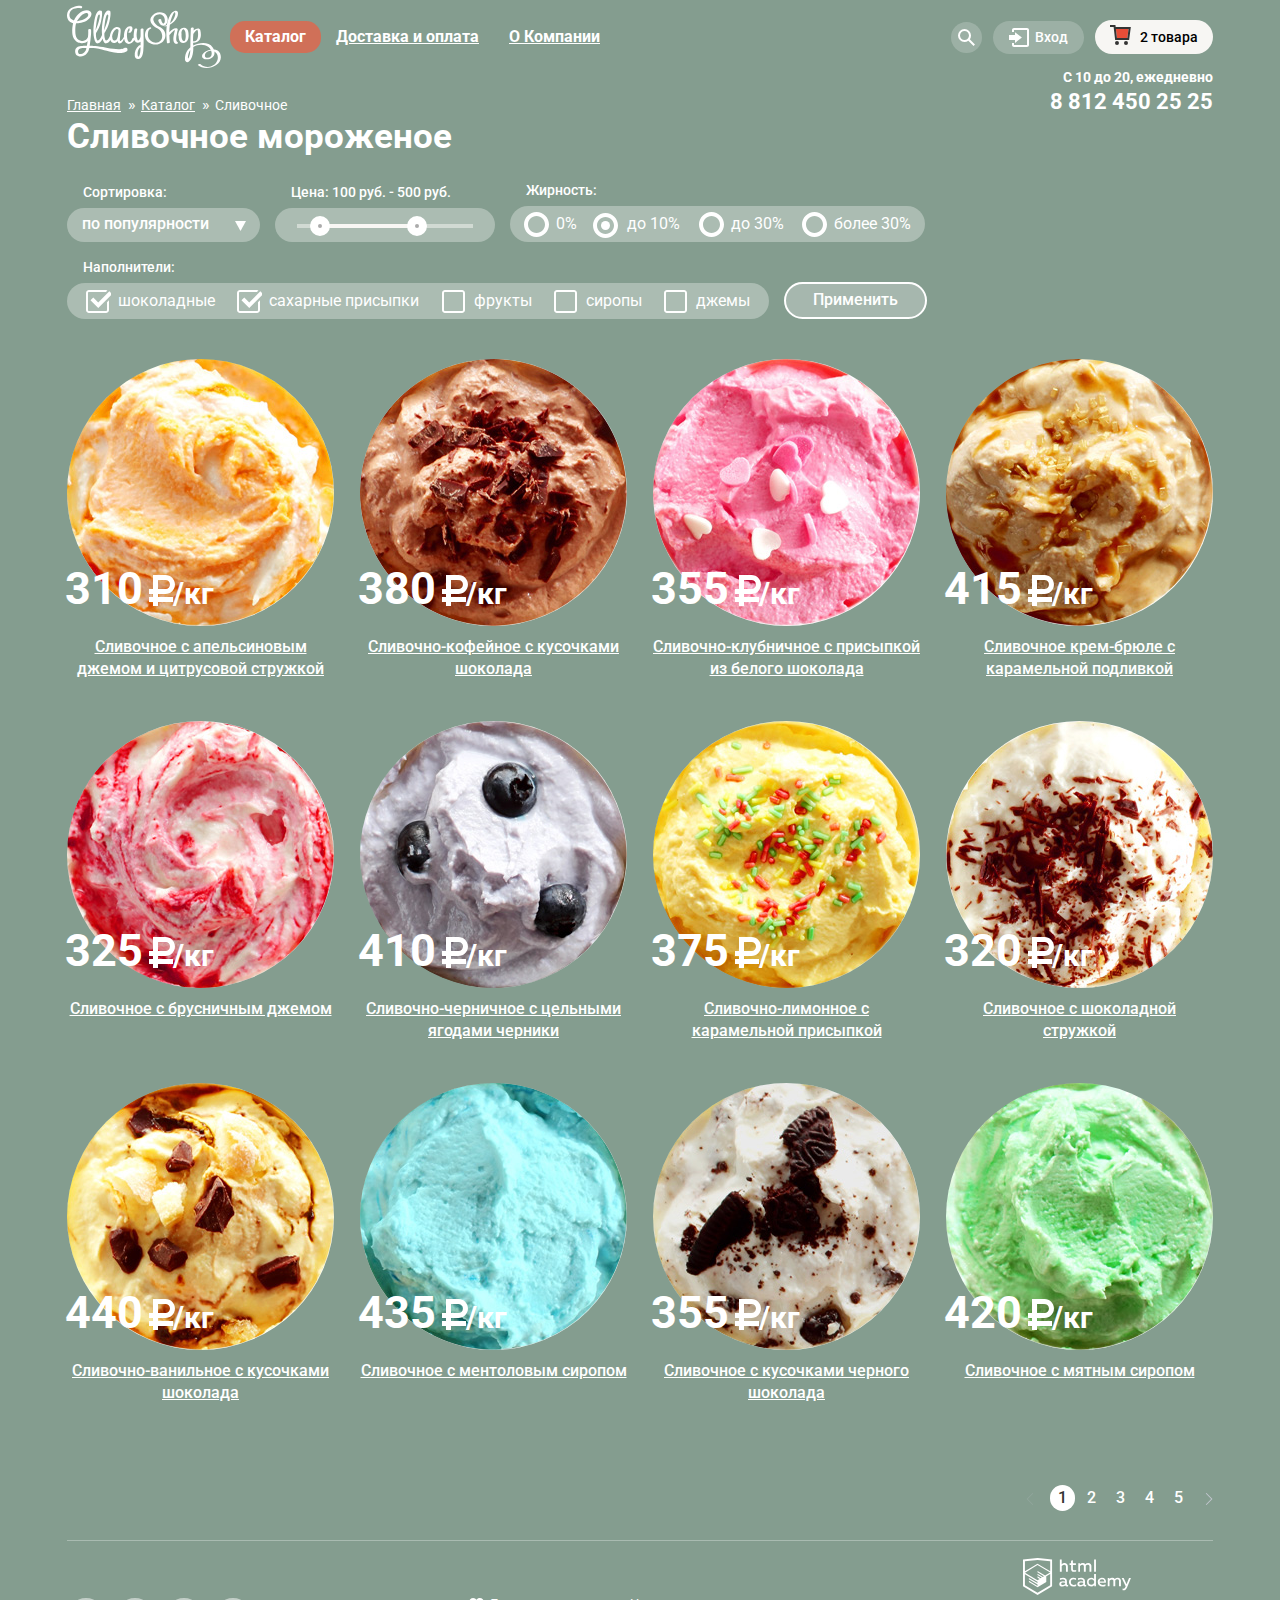
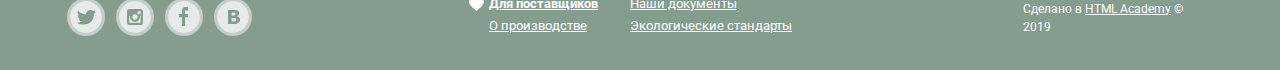
==== catalog.html @ 5a245fe4 "Корзина, JS" ====
<!DOCTYPE html>
<html lang="ru">
<head>
  <meta charset="utf-8">
  <title>HTML Academy: Глейси</title>
  <link href="https://fonts.googleapis.com/css?family=Roboto:400,500,700&amp;subset=cyrillic" rel="stylesheet">
  <link href="css/normalize.css" rel="stylesheet">
  <link href="css/style.css" rel="stylesheet">
</head>
<body>
  <div class="container">
    <header class="main-header">
      <nav class="main-navigation">
        <a class="main-header-logo" href="index.html">
          <img src="img/logo.svg" width="154" height="64" alt="Логотип магазина GlassyShop">
        </a>
        <ul class="list site-navigation">
          <li class="site-navigation-current"><a class="current" href="#">Каталог</a>
            <ul class="list catalog-menu">
              <li><a class="new" href="#">Новинки</a></li>
              <li><a href="catalog.html">Сливочное</a></li>
              <li><a class="sherbet" href="#">Щербеты</a></li>
              <li><a href="#">Фруктовый лед</a></li>
              <li><a href="#">Мелорин</a></li>
            </ul>
          </li>
          <li><a href="#">Доставка и оплата</a></li>
          <li><a href="#">О Компании</a></li>
        </ul>
        <ul class="list user-navigation">
          <li class="searching">
            <a class="search" href="#">
              <svg xmlns="http://www.w3.org/2000/svg" xmlns:xlink="http://www.w3.org/1999/xlink" width="17" height="17" viewBox="0 0 17 17"><path fill="#fff" d="M16.958 15.527L11.75 10.32A6.455 6.455 0 0 0 13 6.5 6.5 6.5 0 1 0 6.5 13a6.465 6.465 0 0 0 3.839-1.263l5.205 5.204 1.414-1.414zM6.5 11C4.019 11 2 8.981 2 6.5S4.019 2 6.5 2 11 4.019 11 6.5 8.981 11 6.5 11z"/></svg>
              <span class="visually-hidden">Поиск</span>
            </a>
            <ul class="list modal-search">
              <li>
                <form class="search-form"  method="post" action="https://echo.htmlacademy.ru">
                  <input type="search" placeholder="Что ищем?">
                </form>
              </li>
            </ul>
          </li>
          <li class="login">
            <a href="#">
              <svg xmlns="http://www.w3.org/2000/svg" xmlns:xlink="http://www.w3.org/1999/xlink" width="21" height="19" viewBox="0 0 21 19"><g fill="#FFF"><path d="M6 14.875L12.917 9.5 6 4.125v2.917H-.042v4.917H6z"/><path d="M18 0H5C3.9 0 3 .9 3 2v2h2V2h13v15H5v-2H3v2c0 1.1.9 2 2 2h13c1.1 0 2-.9 2-2V2c0-1.1-.9-2-2-2z"/></g></svg>
              Вход
            </a>
            <ul class="list modal-login">
              <li>
                <form class="login-form"  method="post" action="https://echo.htmlacademy.ru">
                  <p><input type="text" placeholder="Электронная почта"></p>
                  <p><input type="password" placeholder="Пароль"></p>
                  <div class="column">
                    <button class="button" type="submit" value="Войти">Войти</button>
                    <div>
                      <a href="#">Забыли пароль?</a>
                      <a href="#">Новая регистрация</a>
                    </div>
                  </div>
                </form>
              </li>
            </ul>
          </li>
          <li class="basket">
            <a class="basket-catalog" href="#" aria-label="Корзина">
              2 товара
            </a>
            <ul class="list modal-basket">
              <li>
                  <table class="basket-table">
                    <tr>
                      <td><button class="modal-close-basket" type="reset" value="Удалить">Удалить</button></td>
                      <td class="name-ice name-orange">Пломбир с апельсиновым джемом</td>
                      <td class="mass">1,5 кг х</td>
                      <td class="cost">200 руб.</td>
                      <td class="price">300 руб.</td>
                    </tr>
                    <tr>
                      <td><button class="modal-close-basket" type="reset" value="Удалить">Удалить</button></td>
                      <td class="name-ice name-strawberry">Клубничный пломбир с присыпкой из белого шоколада</td>
                      <td class="mass">1,5 кг х</td>
                      <td class="cost">300 руб.</td>
                      <td class="price">450 руб.</td>
                    </tr>
                    <tr>
                      <td class="sum" colspan="5">Итого: 750 руб.</td>
                    </tr>
                  </table>
                  <a class="button" href="#">Оформить заказ</a>
              </li>
            </ul>
          </li>
        </ul>
      </nav>
    </header>
    <main>
        <div class="timetable">
          <p>С 10 до 20, ежедневно</p>
          <a href="tel:88124502525">8 812 450 25 25</a>
        </div>
        <ul class="list breadcrumbs">
          <li><a href="index.html">Главная</a></li>
          <li><a>Каталог</a></li>
          <li class="breadcrumbs-current"><a>Сливочное</a></li>
        </ul>
      <h1 class="catalog-title">Сливочное мороженое</h1>
      <form class="big-filter">
        <fieldset class="filter filter-sort">
          <legend>Сортировка:</legend>
          <select name="sort">
            <option value="pop">по популярности</option>
            <option value="inexpensive">сначала недорогие</option>
            <option value="expensive">сначала дорогие</option>
            <option value="fatness">по жирности</option>
          </select>
        </fieldset>
        <fieldset class="filter">
          <legend>Цена: 100 руб. - 500 руб.</legend>
          <div class="range-controls">
            <div class="scale">
              <div class="bar"></div>
            </div>
            <div class="toggle toggle-min"></div>
            <div class="toggle toggle-max"></div>
          </div>
        </fieldset>
        <fieldset class="filter">
          <legend>Жирность:</legend>
          <ul class="list filter-fat">
            <li>
              <input class="visually-hidden-radio filter-input-radio" type="radio" name="fat" value="0" id="fat-0">
              <label for="fat-0">0%</label>
            </li>
            <li>
              <input class="visually-hidden-radio filter-input-radio" type="radio" name="fat" value="up-to-10" id="fat-10" checked>
              <label for="fat-10">до 10%</label>
            </li>
            <li>
              <input class="visually-hidden-radio filter-input-radio" type="radio" name="fat" value="up-to-30" id="fat-30">
              <label for="fat-30">до 30%</label>
            </li>
            <li>
              <input class="visually-hidden-radio filter-input-radio" type="radio" name="fat" value="more-than-30" id="fat-more-30">
              <label for="fat-more-30">более 30%</label>
            </li>
          </ul>
        </fieldset>
        <fieldset class="filter">
          <legend>Наполнители:</legend>
          <ul class="list filter-topping">
            <li>
              <input class="visually-hidden-radio filter-input-checkbox" type="checkbox" name="chocolate" id="topping-chocolate" checked>
              <label for="topping-chocolate">шоколадные</label>
            </li>
            <li>
              <input class="visually-hidden-radio filter-input-checkbox" type="checkbox" name="sugar" id="topping-sugar" checked>
              <label for="topping-sugar">сахарные присыпки</label>
            </li>
            <li>
              <input class="visually-hidden-radio filter-input-checkbox" type="checkbox" name="fruit" id="topping-fruit">
              <label for="topping-fruit">фрукты</label>
            </li>
            <li>
              <input class="visually-hidden-radio filter-input-checkbox" type="checkbox" name="syrup" id="topping-syrup">
              <label for="topping-syrup">сиропы</label>
            </li>
            <li>
              <label><input class="visually-hidden-radio filter-input-checkbox" type="checkbox" name="jam" id="topping-jam">
                <label for="topping-jam">джемы</label>
              </li>
            </ul>
          </fieldset>
        <button type="submit" value="Применить">Применить</button>
      </form>
      <section class="catalog">
        <ul class="list catalog-list">
          <li>
            <article class="catalog-item">
              <img src="img/orange-ice-cream.jpg" width="267" height="267" alt="Шарик апельсинового мороженого">
              <p>310<span>/кг</span></p>
              <h1><a class="ice-name" href="#">Сливочное с апельсиновым джемом и цитрусовой стружкой</a></h1>
              <a class="button button-catalog" href="#">Быстрый просмотр</a>
            </article>
          </li>
          <li>
            <article class="catalog-item">
              <img src="img/coffee-ice-cream.jpg" width="267" height="267" alt="Шарик кофейного мороженого">
              <p>380<span>/кг</span></p>
              <h1><a class="ice-name" href="#">Сливочно-кофейное с кусочками шоколада</a></h1>
              <a class="button button-catalog" href="#">Быстрый просмотр</a>
            </article>
          </li>
          <li>
            <article class="catalog-item">
              <img src="img/strawberry-ice-cream.jpg" width="267" height="267" alt="Шарик клубничного мороженого">
              <p>355<span>/кг</span></p>
              <h1><a class="ice-name" href="#">Сливочно-клубничное с присыпкой из белого шоколада</a></h1>
              <a class="button button-catalog" href="#">Быстрый просмотр</a>
            </article>
          </li>
          <li>
            <article class="catalog-item">
              <img src="img/caramel-ice-cream.jpg" width="267" height="267"  alt="Шарик мороженого крем-брюле">
              <p>415<span>/кг</span></p>
              <h1><a class="ice-name" href="#">Сливочное крем-брюле с карамельной подливкой</a></h1>
              <a class="button button-catalog" href="#">Быстрый просмотр</a>
            </article>
          </li>
          <li>
            <article class="catalog-item">
              <img src="img/cowberry-ice-cream.jpg" width="267" height="267"  alt="Шарик брусничного мороженого">
              <p>325<span>/кг</span></p>
              <h1><a class="ice-name" href="#">Сливочное с брусничным джемом</a></h1>
              <a class="button button-catalog" href="#">Быстрый просмотр</a>
            </article>
          </li>
          <li>
            <article class="catalog-item">
              <img src="img/blueberries-ice-cream.jpg" width="267" height="267"  alt="Шарик черничного мороженого">
              <p>410<span>/кг</span></p>
              <h1><a class="ice-name" href="#">Сливочно-черничное с цельными ягодами черники</a></h1>
              <a class="button button-catalog" href="#">Быстрый просмотр</a>
            </article>
          </li>
          <li>
            <article class="catalog-item">
              <img src="img/lemon-ice-cream.jpg" width="267" height="267"  alt="Шарик лимонного мороженого">
              <p>375<span>/кг</span></p>
              <h1><a class="ice-name" href="#">Сливочно-лимонное с карамельной присыпкой</a></h1>
              <a class="button button-catalog" href="#">Быстрый просмотр</a>
            </article>
          </li>
          <li>
            <article class="catalog-item">
              <img src="img/chocolate-ice-cream.jpg" width="267" height="267" alt="Шарик мороженого с шоколадной стружкой">
              <p>320<span>/кг</span></p>
              <h1><a class="ice-name" href="#">Сливочное с шоколадной стружкой</a></h1>
              <a class="button button-catalog" href="#">Быстрый просмотр</a>
            </article>
          </li>
          <li>
            <article class="catalog-item">
              <img src="img/vanila-ice-cream.jpg" width="267" height="267" alt="Шарик ванильного мороженого">
              <p>440<span>/кг</span></p>
              <h1><a class="ice-name" href="#">Сливочно-ванильное с кусочками шоколада</a></h1>
              <a class="button button-catalog" href="#">Быстрый просмотр</a>
            </article>
          </li>
          <li>
            <article class="catalog-item">
              <img src="img/menthol-ice-cream.jpg" width="267" height="267" alt="Шарик ментолового мороженого">
              <p>435<span>/кг</span></p>
              <h1><a class="ice-name" href="#">Сливочное с ментоловым сиропом</a></h1>
              <a class="button button-catalog" href="#">Быстрый просмотр</a>
            </article>
          </li>
          <li>
            <article class="catalog-item">
              <img src="img/darkchocolate-ice-cream.jpg" width="267" height="267"  alt="Шарик мороженого с кусочками шоколада">
              <p>355<span>/кг</span></p>
              <h1><a class="ice-name" href="#">Сливочное с кусочками черного шоколада</a></h1>
              <a class="button button-catalog" href="#">Быстрый просмотр</a>
            </article>
          </li>
          <li>
            <article class="catalog-item">
              <img src="img/mint-ice-cream.jpg" width="267" height="267"  alt="Шарик мятного мороженого">
              <p>420<span>/кг</span></p>
              <h1><a class="ice-name" href="#">Сливочное с мятным сиропом</a></h1>
              <a class="button button-catalog" href="#">Быстрый просмотр</a>
            </article>
          </li>
        </ul>
      </section>
      <div class="pages">
        <ul class="list pages-list">
          <li><a class="pages-item prev disabled" href="#prev">Назад</a></li>
          <li><a class="pages-item current-pages" href="#">1</a></li>
          <li><a class="pages-item" href="#">2</a></li>
          <li><a class="pages-item" href="#">3</a></li>
          <li><a class="pages-item" href="#">4</a></li>
          <li><a class="pages-item" href="#">5</a></li>
          <li><a class="pages-item next" href="#next">Вперед</a></li>
        </ul>
      </div>
    </main>
    <footer class="main-footer">
        <ul class="list social-list">
          <li>
            <a class="social-item social-tw" href="#">
              <svg xmlns="http://www.w3.org/2000/svg" width="32" height="32" viewBox="0 0 32 32"><path fill="#FFF" d="M16 0C7.164 0 0 7.164 0 16c0 8.837 7.164 16 16 16 8.837 0 16-7.163 16-16 0-8.836-7.163-16-16-16zm7.944 12.809c-.251 6.516-3.463 10.832-10.992 10.702h-.486c-.447 0-4.543-.443-5.344-1.823 2.479.19 4.247-.406 5.12-1.136-1.048-.289-2.923-.461-3.251-2.848.384.104.618.221 1.299.113-1.307-.824-2.758-1.519-2.679-3.643.311.317 1.164.518 1.46.457-.768-.233-2.149-3.244-.974-4.781 1.984 1.79 4.075 3.482 7.804 3.643.227-2.214 1.24-3.699 3.168-4.325 1.84-.479 3.255.26 3.901 1.138.737-.224 1.453-.466 2.193-.685-.004.833-.569 1.463-.935 1.709.747.165 1.423-.475 1.423-.475-.184.963-1.094 1.725-1.707 1.954z"/></svg>
              <span class="visually-hidden">Твиттер</span>
            </a>
          </li>
          <li>
            <a class="social-item social-ig" href="#">
              <svg xmlns="http://www.w3.org/2000/svg" width="32" height="32" viewBox="0 0 32 32"><g fill="#FFF"><path d="M20.916 16a4.938 4.938 0 1 1-9.877 0c0-.394.051-.773.138-1.14h-.897v6.838h11.396V14.86h-.897c.086.367.137.746.137 1.14z"/><path d="M15.978 18.659c1.466 0 2.659-1.193 2.659-2.659s-1.193-2.659-2.659-2.659c-1.466 0-2.659 1.193-2.659 2.659s1.192 2.659 2.659 2.659zM18.637 10.302h3.039v3.039h-3.039z"/><path d="M16 0C7.164 0 0 7.164 0 16c0 8.837 7.164 16 16 16 8.837 0 16-7.163 16-16 0-8.836-7.163-16-16-16zm7.955 21.698a2.285 2.285 0 0 1-2.279 2.279H10.279A2.285 2.285 0 0 1 8 21.698V10.302a2.286 2.286 0 0 1 2.279-2.279h11.396a2.286 2.286 0 0 1 2.279 2.279v11.396z"/></g></svg>
              <span class="visually-hidden">Инстаграм</span>
            </a>
          </li>
          <li>
            <a class="social-item social-fb" href="#">
              <svg xmlns="http://www.w3.org/2000/svg" width="32" height="32" viewBox="0 0 32 32"><path fill="#FFF" d="M16 0C7.164 0 0 7.163 0 16s7.164 16 16 16c8.837 0 16-7.164 16-16S24.837 0 16 0zm4.062 9.455h-3.021v3.444h3.021v3.445h-3.021v8.61H14.02v-8.61H11v-3.445h3.021V9.455c0-1.902 1.353-3.445 3.021-3.445h3.021v3.445z"/></svg>
              <span class="visually-hidden">Фейсбук</span>
            </a>
          </li>
          <li>
            <a class="social-item social-vk" href="#">
              <svg xmlns="http://www.w3.org/2000/svg" width="32" height="32" viewBox="0 0 32 32"><g fill="#FFF"><path d="M16.637 14.495c.402-.019.719-.082.951-.188.326-.145.54-.33.641-.559.101-.229.15-.496.15-.797 0-.232-.058-.465-.174-.697-.116-.232-.322-.405-.617-.517-.264-.1-.592-.155-.984-.165a76.242 76.242 0 0 0-1.652-.014h-.339v2.965h.565c.571 0 1.057-.009 1.459-.028zM18.118 17.084c-.282-.081-.672-.125-1.166-.132a127.97 127.97 0 0 0-1.55-.009h-.79v3.493h.264c1.014 0 1.74-.003 2.18-.009a3.2 3.2 0 0 0 1.212-.245c.377-.157.633-.364.774-.625s.214-.562.214-.9c0-.446-.088-.788-.261-1.03-.17-.241-.464-.423-.877-.543z"/><path d="M16 0C7.164 0 0 7.164 0 16c0 8.837 7.164 16 16 16 8.837 0 16-7.163 16-16 0-8.836-7.163-16-16-16zm6.602 20.531a3.73 3.73 0 0 1-1.124 1.327c-.552.415-1.161.71-1.823.886s-1.501.264-2.519.264h-6.121V8.987h5.443c1.13 0 1.957.038 2.48.113a5.126 5.126 0 0 1 1.561.5c.533.27.929.632 1.189 1.087.26.455.392.975.392 1.558 0 .678-.179 1.278-.536 1.795-.358.518-.863.92-1.517 1.208v.075c.917.182 1.642.559 2.179 1.13.537.571.807 1.325.807 2.261 0 .678-.138 1.283-.411 1.817z"/></g></svg>
              <span class="visually-hidden">ВКонтакте</span>
            </a>
          </li>
        </ul>
      <div class="documents">
        <ul class="list provider">
          <li><a class="strong" href="#"><strong>Для поставщиков</strong></a></li>
          <li><a href="#">О производстве</a></li>
        </ul>
        <ul class="list documents-list">
          <li><a href="#">Наши документы</a></li>
          <li><a href="#">Экологические стандарты</a></li>
        </ul>
      </div>
      <div class="copyrigth">
        <a href="https://htmlacademy.ru/intensive/htmlcss">
          <img src="img/logo-htmlacademy.svg" width="108" height="39" alt="Логотип HTML Academy">
        </a>
        <p>Сделано в <a href="https://htmlacademy.ru/intensive/htmlcss">HTML Academy</a> © 2019</p>
      </div>
    </footer>
  </div>
</body>
</html>
---- css/style.css ----
html{
  box-sizing: border-box;
}

*, *::before, *::after{
  box-sizing: inherit;
}

body{
  margin: 0;
  font-family: "Roboto", Arial, sans-serif;
  font-size: 16px;
  line-height: 22px;
  font-weight: 400;
  color: #ffffff;
  background-color: #849d8f;
}

img{
  max-width: 100%;
  height: auto;
}

.visually-hidden-radio{
  position: absolute;
  width: 1px;
  height: 1px;
  clip: rect(0, 0, 0, 0);
}

.visually-hidden:not(:focus):not(:active){
  position: absolute;
  width: 1px;
  height: 1px;
  margin: -1px;
  border: 0;
  padding: 0;
  white-space: nowrap;
  clip-path: inset(100%);
  clip: rect(0 0 0 0);
  overflow: hidden;
}

.list{
  list-style: none;
  margin: 0px;
  padding: 0px;
}

.site-wrapper{
  background-color: #849d8f;
  background-image: url("../img/slider-one.png");
  background-repeat: no-repeat;
  background-position: top center;
  transition: background-image 0.5s ease, background-color 0.5s ease;
}

.site-wrapper::before,
.site-wrapper::after{
  content: "";
  visibility: hidden;
}

.site-wrapper::before{
  background-image: url("../img/slider-two.png");
}

.site-wrapper::after{
  background-image: url("../img/slider-three.png");
}

.container{
  width: 1200px;
  margin: 0 auto;
  padding: 0 27px;
}

.slider{
  position: relative;
  padding-top: 321px;
  text-align: center;
  color: #ffffff;
}

.slider-list{
  margin: 0;
  padding: 0;
  list-style: none;
}

.slide{
  display: none;
}

.slide-title{
  width: 700px;
  margin: -45px auto 30px;
  font-size: 60px;
  line-height: 60px;
  font-weight: 800;
}

.button{
  display: inline-block;
  padding: 10px 22px;
  text-align: center;
  vertical-align: top;
  font-size: 18px;
  line-height: 24px;
  font-weight: 700;
  text-decoration: none;
  color: #ffffff;
  text-shadow: 0 2px 5px rgba(160, 32, 11, 0.76);
  background: #f26843;
  background: linear-gradient(to bottom, #f26843 0%, #e74a35 100%);
  box-shadow: 0 2px 2px rgba(172, 16, 0, 0.64);
  border: none;
  border-radius: 25px;
  cursor: pointer;
}

.button:hover,
.button:focus{
  background: linear-gradient(to bottom, #f58669 0%, #ec6f5e 100%);
  box-shadow: 0 2px 2px rgba(172, 16, 0, 1);
}

.button:active{
  background: linear-gradient(to bottom, #d84732 0%, #e1613e 100%);
  box-shadow: inset 0 2px 2px rgba(172, 16, 0, 1);
}

a.slide-button{
  font-size: 32px;
  line-height: 44px;
  font-weight: 700;
  padding: 10px 40px;
  margin-bottom: 40px;
  border-radius: 50px;
}

.slider-controls{
  position: absolute;
  bottom: 63px;
  left: 0;
  z-index: 20;
  font-size: 0;
}

.slider-controls label{
  display: inline-block;
  width: 21px;
  height: 21px;
  margin-right: 8px;
  vertical-align: top;
  background-color: transparent;
  border: 2px solid #ffffff;
  border-radius: 50%;
  cursor: pointer;
}

#product-1:checked ~ .site-wrapper{
  background-color: #849d8f;
  background-image: url("../img/slider-one.png");
}

#product-2:checked ~ .site-wrapper{
  background-color: #8996a6;
  background-image: url("../img/slider-two.png");
}

#product-3:checked ~ .site-wrapper{
  background-color: #9d8b84;
  background-image: url("../img/slider-three.png");
}

#product-1:checked ~ .site-wrapper #slide1,
#product-2:checked ~ .site-wrapper #slide2,
#product-3:checked ~ .site-wrapper #slide3{
  display: block;
}

#product-1:checked ~ .site-wrapper label[for="product-1"],
#product-2:checked ~ .site-wrapper label[for="product-2"],
#product-3:checked ~ .site-wrapper label[for="product-3"]{
  background-color: #ffffff;
}

.main-navigation{
  padding: 5px 0px 0px;
  display: flex;
}

.main-header-logo{
  width: 154px;
  height: 64px;
  margin-right: 9px;
}

.site-navigation{
  display: flex;
  flex-wrap: wrap;
  align-items: center;
  margin: 0;
  margin-right: 26px;
  padding: 0;
  width: 690px;
  font-size: 16px;
  line-height: 18px;
  font-weight: 700;
}

.user-navigation{
  display: flex;
  flex-wrap: wrap;
  justify-content: flex-end;
  align-items: center;
  margin: 0;
  padding: 0;
  width: 267px;
  font-size: 14px;
  line-height: 16px;
  font-weight: 500;
}

.site-navigation a{
  display: block;
  padding: 7px 15px;
  vertical-align: middle;
  color: #ffffff;
}

.user-navigation a{
  display: flex;
  align-items: center;
  justify-content: space-between;
  vertical-align: middle;
  color: #ffffff;
  padding: 7px 16px;
  margin-left: 11px;
  background-color: rgba(255, 255, 255, 0.2);
  border-radius: 20px;
  text-decoration: none;
}

.user-navigation .search{
  padding: 7px 7px;
  border-radius: 18px;
  margin-left: auto;
}

.user-navigation svg{
  margin-right: 5px;
}

.search svg{
  margin-right: 0px;
}

.site-navigation a:hover,
.site-navigation a:focus,
.user-navigation a:hover,
.user-navigation a:focus{
  color: #323232;
  background-color: #f8f7f4;
  text-decoration: none;
  border-radius: 15px;
}

a:hover path,
a:focus path,
a:hover circle,
a:focus circle{
  fill: #323232;
}

.user-navigation .basket-catalog{
  padding: 9px 15px;
  padding-left: 45px;
  color: #000000;
  background-color: #f7f6f3;
  background-image: url("../img/basket-red.svg");
  background-repeat: no-repeat;
  background-position: 15px 5px;
}

.current{
  color: #ffffff;
  background-color: #d07058;
  text-decoration: none;
  border-radius: 15px;
}

.site-navigation .site-navigation-current{
  position: relative;
}

.site-navigation .catalog-menu{
  display: none;
  position: absolute;
  top: 36px;
  left: -5px;
  padding: 0px;
  padding-bottom: 10px;
  margin: 0px;
  width: 143px;
  background-color: #f8f7f4;
  border-radius: 5px;
  z-index: 10;
}

.site-navigation-current:hover .catalog-menu,
.site-navigation-current:focus .catalog-menu{
  display: block;
}

.catalog-menu a{
  color: #323232;
  font-size: 14px;
  line-height: 16px;
  font-weight: 400;
  text-decoration: none;
  padding: 10px 20px 5px;
}

.catalog-menu a:hover,
.catalog-menu a:focus{
  color: #323232;
  background-color: #fbded7;
  border-radius: 0px;
}

.catalog-menu a:active{
  color: #323232;
  background-color: #f6b5a5;
  border-radius: 0px;
}

.catalog-menu .new{
  position: relative;
  font-weight: 700;
  padding: 10px 20px;
}

.catalog-menu .new::after{
  content: "";
  position: absolute;
  top: 38px;
  left: 6px;
  width: 128px;
  height: 2px;
  background-color: #d1d0ce;
}

.searching{
  position: relative;
}

.modal-search{
  display: none;
  margin: 0px;
  padding: 0px;
  position: absolute;
  top: 35px;
  left: -310px;
}

.search-form{
  width: 341px;
  padding: 20px 15px;
  background: #f8f7f4;
  border-radius: 5px;
}

.search-form input{
  width: 311px;
  padding: 9px 14px;
  font-size: 14px;
  line-height: 24px;
  font-weight: 400;
  color: #999999;
  border: 1px solid #d3d3d2;
  border-radius: 5px;
}

.searching:hover .modal-search,
.searching:focus .modal-search{
  display: block;
}

.login{
  position: relative;
}

.modal-login{
  display: none;
  margin: 0px;
  padding: 0px;
  position: absolute;
  top: 35px;
  left: -175px;
  z-index: 10;
}

.modal-login .login-button{
  padding: 10px 25px;
}

.login-form{
  width: 277px;
  padding: 20px 20px;
  background: #f8f7f4;
  border-radius: 5px;
}

.column{
  display: flex;
  justify-content: space-between;
  align-items: flex-start;
}

.login-form p{
  padding: 0px;
  margin: 0px;
  margin-bottom: 20px;
}

.login-form input{
  width: 240px;
  padding: 9px 13px;
  font-size: 14px;
  line-height: 24px;
  font-weight: 400;
  color: #999999;
  border: 1px solid #d3d3d2;
  border-radius: 5px;
}

.login-form a{
  padding: 0px;
  margin: 0px;
  font-size: 13px;
  line-height: 24px;
  font-weight: 400;
  color: #323232;
  text-decoration: underline;
  background: none;
}

.login-form a:hover,
.login-form a:focus{
  color:#ffbc9e;
  text-decoration: underline;
}

.login:hover .modal-login,
.login:focus .modal-login{
  display: block;
}

.basket{
  position: relative;
}

.modal-basket{
  display: none;
  position:absolute;
  top: 35px;
  right: -2px;
  width: 540px;
  background-color: #f8f7f4;
  color: #323232;
  font-size: 13px;
  line-height: 16px;
  font-weight: 400;
  padding: 12px 15px 20px;
  border-radius: 5px;
  z-index: 10;
}

.basket-table{
  width: 100%;
}

.basket-table td{
  padding: 17px 0;
  vertical-align: baseline;
}

.basket-table .name-ice{
  width: 280px;
  padding-left: 50px;
}

.basket-table .name-orange{
  background-image: url(../img/basket-ice-orange.png);
  background-size: 32px 32px;
  background-repeat: no-repeat;
  background-position: 10px 10px;
}

.basket-table .name-strawberry{
  background-image: url(../img/basket-ice-strawberry.png);
  background-size: 32px 32px;
  background-repeat: no-repeat;
  background-position: 10px 10px;
}

.basket-table .mass{
  text-align: right;
}

.basket-table .cost{
  color: #999999;
}

.basket-table .price{
  text-align: center;
}

.basket-table .sum{
  border-top: 1px solid #cacac7;
  font-size: 15px;
  line-height: 18px;
  font-weight: 700px;
  text-align: right;
  padding-top: 13px;
  padding-bottom: 12px;
}

.modal-close-basket{
  vertical-align: middle;
  width: 11px;
  height: 11px;
  font-size: 0;
  background-color: transparent;
  background-image: url(../img/cross-small.svg);
  background-repeat: no-repeat;
  background-position: center;
  border: 0;
  cursor: pointer;
}

.basket-table+.button{
  margin-left: 340px;
  display: inline-block;
  padding: 10px 14px;
  text-align: center;
  vertical-align: top;
  font-size: 18px;
  line-height: 24px;
  font-weight: 700;
  text-decoration: none;
  color: #ffffff;
  text-shadow: 0 2px 5px rgba(160, 32, 11, 0.76);
  background: #f26843;
  background: linear-gradient(to bottom, #f26843 0%, #e74a35 100%);
  box-shadow: 0 2px 2px rgba(172, 16, 0, 0.64);
  border: none;
  border-radius: 20px;
  cursor: pointer;
}

.basket-table+.button:hover,
.basket-table+.button:focus{
  background: linear-gradient(to bottom, #f58669 0%, #ec6f5e 100%);
  box-shadow: 0 2px 2px rgba(172, 16, 0, 1);
  color: #ffffff;
  border-radius: 20px;
}

.basket-table+.button:active{
  background: linear-gradient(to bottom, #d84732 0%, #e1613e 100%);
  box-shadow: inset 0 2px 2px rgba(172, 16, 0, 1);
  color: #ffffff;
  border-radius: 20px;
}

.basket:hover .modal-basket,
.basket:focus .modal-basket{
  display: block;
}

@keyframes bounce {
  0% {
    transform: translateY(-2000px);
  }

  70% {
    transform: translateY(30px);
  }

  90% {
    transform: translateY(-10px);
  }

  100% {
    transform: translateY(0);
  }
}

@keyframes shake {
  0%,
  100% {
    transform: translateX(0);
  }

  10%,
  30%,
  50%,
  70%,
  90% {
    transform: translateX(-10px);
  }

  20%,
  40%,
  60%,
  80% {
    transform: translateX(10px);
  }
}

.feedback-form{
  display: none;
  width: 477px;
  padding: 15px 25px 27px;;
  position: absolute;
  top: 335px;
  left: 394px;
  background-color: #f8f7f4;
  font-size: 24px;
  line-height: 28px;
  font-weight: 500;
  color: #323232;
  border-radius: 10px;
}

.feedback-form p{
  margin: 0px;
  margin-bottom: 20px;
  padding: 0px;
}

.modal-close{
  position: absolute;
  top: 15px;
  right: 15px;
  width: 18px;
  height: 18px;
  font-size: 0;
  background-color: transparent;
  border: 0;
  background-image: url(../img/cross-big.svg);
  background-repeat: no-repeat;
  background-position: top;
  border: 0;
  cursor: pointer;
}

.feedback-form input{
  width: 267px;
  padding: 9px 15px;
  font-size: 16px;
  line-height: 24px;
  font-weight: 400;
  color: #999999;
  border: 1px solid #d3d3d2;
  border-radius: 5px;
}

.feedback-form textarea{
  width: 427px;
  padding: 6px 15px 2px;
  font-family: inherit;
  font-size: 16px;
  line-height: 24px;
  font-weight: 400;
  color: #999999;
  border: 1px solid #d3d3d2;
  border-radius: 5px;
}

.feedback-form .button{
  position: relative;
  left: 292px;
}

.modal-show {
  display: block;
  animation: bounce 0.6s;
}

.modal-error {
  animation: shake 0.6s;
}

.catalog-title{
  font-size: 35px;
  line-height: 41px;
  font-weight: 700;
  margin: 0px;
  margin-bottom: 25px;
  padding: 0px;
}

.timetable{
  font-size: 14px;
  line-height: 16px;
  font-weight: 700;
  text-align: right;
  margin: 0;
  padding: 0;
}

.timetable p{
  padding: 0px;
  margin: 0px;
  margin-bottom: 5px;
}

.timetable a{
  font-size: 22px;
  line-height: 24px;
  font-weight: 700;
  color: #ffffff;
  text-decoration: none;
}

.timetable a:hover,
.timetable a:focus,
.timetable a:active{
  color:#ffbc9e;
}

.breadcrumbs{
  padding: 0;
  margin: 0;
  margin-top: -20px;
  display: flex;
  flex-wrap: wrap;
  justify-content: space-between;
  width: 220px;
}

.breadcrumbs a{
  font-size: 14px;
  line-height: 16px;
  font-weight: 400;
  color: #ffffff;
  text-decoration: underline;
}

.breadcrumbs a:hover,
.breadcrumbs a:focus,
.breadcrumbs a:active{
  color:#ffbc9e;
}

.breadcrumbs-current a{
  text-decoration: none;
}

.breadcrumbs li{
  position: relative;
}

.breadcrumbs li::after{
  content: "»";
  position: absolute;
  left: 61px;
}

.breadcrumbs .breadcrumbs-current::after{
  display: none;
}

.big-filter{
  display: flex;
  flex-wrap: wrap;
  align-items: flex-end;
  width: 880px;
  margin-bottom: 35px;
}

.big-filter legend{
  font-size: 14px;
  line-height: 16px;
  font-weight: 500;
  margin-bottom: 8px;
  padding-left: 16px;
}

.filter{
  padding: 0px;
  margin: 0px;
  margin-right: 15px;
  border: none;
}

.filter-sort select{
  margin: 0px;
  margin-bottom: 17px;
  padding: 7px 15px 9px;
  width: 193px;
  background-color: #abbcb2;
  border: none;
  font-size: 16px;
  line-height: 18px;
  font-weight: 500;
  color: #ffffff;
  border-radius: 20px;
  -webkit-appearance: none;
  -moz-appearance: none;
  -ms-appearance: none;
  background-image: url("../img/icon-down-dir.svg");
  background-repeat: no-repeat;
  background-position: 168px 13px;
}

.filter-sort select:hover,
.filter-sort select:focus{
  background-color: #ffffff;
  color: #323232;
  background-image: url("../img/select-arrow.svg");
  background-repeat: no-repeat;
  background-position: 170px 16px;
}

.range-controls {
  margin-bottom: 17px;
  position: relative;
  height: 32px;
  padding: 16px 22px 18px;
  background-color: #abbcb2;
  border-radius: 20px;
}

.range-controls .scale {
  height: 4px;
  width: 176px;
  background: #d1dad3;
}

.range-controls .bar {
  position: absolute;
  left: 40px;
  width: 100px;
  height: 4px;
  background: #f8f7f4;
}

.range-controls .toggle {
  position: absolute;
  top: 8px;
  left: 35px;
  width: 20px;
  height: 20px;
  padding: 0;
  border: 8px solid #ffffff;
  background-color: #ababab;
  border-radius: 50%;
  cursor: pointer;
}

.range-controls .toggle-max {
  left: 132px;
}

.filter-fat{
  display: flex;
  flex-wrap: wrap;
  justify-content: space-between;
  width: 415px;
  padding: 7px 14px;
  margin-bottom: 17px;
  background-color: #abbcb2;
  border-radius: 20px;
}

.filter-fat li{
  position: relative;
  padding-left: 32px;
}

.filter-input-radio + label::before{
  content: "";
  position: absolute;
  top: -1px;
  left: 0px;
  width: 25px;
  height: 25px;
  background-image: url("../img/radio-off.svg");
  background-repeat: no-repeat;
  background-position: 0 0;
}

.filter-input-radio:checked + label::before{
  content: "";
  position: absolute;
  top: 0px;
  left: -2px;
  width: 25px;
  height: 25px;
  background-image: none;
}

.filter-input-radio:checked + label::after{
  content: "";
  position: absolute;
  top: 0px;
  left: -2px;
  width: 25px;
  height: 25px;
  background-image: url("../img/radio-on.svg");
  background-repeat: no-repeat;
  background-position: 0 0;
}

.filter-topping{
  display: flex;
  flex-wrap: wrap;
  justify-content: space-between;
  width: 702px;
  padding: 7px 19px;
  background-color: #abbcb2;
  border-radius: 20px;
}

.filter-topping li{
  position: relative;
  padding-left: 32px;
}

.filter-input-checkbox + label::before{
  content: "";
  position: absolute;
  top: 0px;
  left: 0px;
  width: 25px;
  height: 25px;
  background-image: url("../img/checkbox-off.svg");
  background-repeat: no-repeat;
  background-position: 0 0;
}

.filter-input-checkbox:checked + label::before{
  content: "";
  position: absolute;
  top: 0px;
  left: 0px;
  width: 25px;
  height: 25px;
  background-image: none;
}

.filter-input-checkbox:checked + label::after{
  content: "";
  position: absolute;
  top: 0px;
  left: 0px;
  width: 25px;
  height: 25px;
  background-image: url("../img/checkbox-on.svg");
  background-repeat: no-repeat;
  background-position: 0 0;
}

.big-filter button{
  margin: 0px;
  padding: 7px 27px 8px;
  font-size: 16px;
  line-height: 18px;
  font-weight: 500;
  color: #ffffff;
  background: #a6b7ae;
  border: 2px solid #ffffff;
  border-radius: 20px;
  outline: none;
}

.big-filter button:hover,
.big-filter button:focus{
  background: #ffffff;
  color: #323232;
}

.promo{
  font-size: 18px;
  line-height: 22px;
  font-weight: 700;
  margin-bottom: 35px;
}

.promo h2{
  font-size: 35px;
  line-height: 41px;
  font-weight: 700;
  padding: 0px;
  margin: 0px;
  margin-bottom: 16px;
}

.promo p{
  margin-bottom: 42px;
}

.promo-item-one{
  background: url("../img/raspberry-background.jpg") no-repeat;
}

.promo-item-one .button{
  margin-left: 354px;
}

.promo-item-two{
  background: url("../img/chocolate-background.jpg") no-repeat;
}

.promo-item-two .button{
  margin-left: 330px;
}

.promo-list{
  padding: 0;
  margin: 0;
  display: flex;
  justify-content: space-between;
}

.promo-item{
  width: 560px;
  height: 230px;
  padding: 15px 20px 20px;
  border-radius: 15px;
}

.catalog{
  width: 1172px;
  font-size: 45px;
  line-height: 41px;
  font-weight: 700;
  margin: 0px;
  margin-bottom: 10px;
}

.catalog-list h1{
  text-align: center;
  font-size: 16px;
  line-height: 22px;
  font-weight: 500;
  margin-top: 5px;
  margin-bottom: 8px;
}

.catalog span{
  font-size: 30px;
  line-height: 45px;
  font-weight: 700;
  padding-left: 30px;
  margin: 0px;
}

.catalog span::before{
  content: "";
  position: absolute;
  top: 5px;
  left: 82px;
  width: 31px;
  height: 36px;
  background-image: url("../img/ruble.svg");
  background-repeat: no-repeat;
  background-position: 0 0;
}

.catalog a{
  font-size: 16px;
  line-height: 22px;
  font-weight: 500;
  color: #ffffff;
  margin: 0px;
}

.catalog a:hover,
.catalog a:focus,
.catalog a:active{
  color:#ffbc9e;
}

.catalog-list{
  padding: 0px;
  display: flex;
  flex-wrap: wrap;
}

.catalog-list li{
  position: relative;
  margin: 0px 13px 8px -13px;
  width: 293px;
  padding: 5px 13px 20px;
}

.catalog-list li:nth-child(4n){
  margin-right: 0px;
}

li .catalog-item{
  width: 267px;
  margin: 0px;
  padding: 0px;
}

.catalog-list img{
  margin: 0px;
  border-radius: 50%;
}

.hit{
  position: relative;
}

.hit::before{
  content: "";
  position: absolute;
  top: 0px;
  left: 0px;
  width: 61px;
  height: 61px;
  background-image: url("../img/hit.svg");
  background-repeat: no-repeat;
  background-position: 0 0;
}

.catalog-item p{
  position: absolute;
  top: 214px;
  left: 11px;
  padding: 0px;
  margin: 0px;
  margin-bottom: 32px;
}

.catalog-list li:hover,
.catalog-list li:focus{
  background-color: rgba(255, 255, 255, 0.2);
  border-radius: 5px;
}


.info{
  color: #323232;
  background: url("../img/waffle.jpg") no-repeat;
  margin-bottom: 40px;
  padding: 26px 20px;
  border-radius: 15px;
}

.info b{
  font-size: 24px;
  line-height: 30px;
  font-weight: 500;
}

.info-list{
  padding: 0px;
  margin: 0px;
  display: flex;
  flex-wrap: wrap;
  justify-content: space-between;

}

.info-item{
  position: relative;
  width: 542px;
  padding-left: 57px;
  padding-top: 20px;
}

.farms::before{
  content: "";
  position: absolute;
  top: 10px;
  left: 0px;
  width: 49px;
  height: 49px;
  background-image: url("../img/cow.svg");
  background-repeat: no-repeat;
  background-position: 0 0;
}

.eco::before{
  content: "";
  position: absolute;
  top: 10px;
  left: 0px;
  width: 49px;
  height: 49px;
  background-image: url("../img/eco.svg");
  background-repeat: no-repeat;
  background-position: 0 0;
}

.pack::before{
  content: "";
  position: absolute;
  top: 10px;
  left: 0px;
  width: 49px;
  height: 49px;
  background-image: url("../img/thermometer.svg");
  background-repeat: no-repeat;
  background-position: 0 0;
}

.ice-cream::before{
  content: "";
  position: absolute;
  top: 10px;
  left: 0px;
  width: 49px;
  height: 49px;
  background-image: url("../img/ice-cream.svg");
  background-repeat: no-repeat;
  background-position: 0 0;
}

.section{
  display: flex;
  justify-content: space-between;
  margin-bottom: 40px;
}

.news{
  background: url("../img/strawberry-background.jpg") no-repeat;
  padding: 23px 255px 80px 20px;
  width: 560px;
  border-radius: 15px;
}

.news h1{
  margin: 0px;
  margin-bottom: 5px;
  padding: 0px;
  font-size: 16px;
  line-height: 22px;
  font-weight: 500;
  color: #323232;
}

.news a{
  margin: 0px;
  padding: 0px;
  font-size: 24px;
  line-height: 30px;
  font-weight: 700;
  color: #323232;
}

.news a:hover,
.news a:focus,
.news a:active{
  color: #ffbc9e;
}

.distribution{
  color: #5a5a5a;
  background: url("../img/bg-post.svg") no-repeat;
  padding: 5px;
  width: 560px;
}

.distribution-form input{
  font: inherit;
  padding: 9px 15px;
  width: 370px;
}

.background{
  background-color:#f8f7f4;
  padding: 30px 20px 35px 20px;
  border-radius: 15px;

}

.background p{
  padding: 0px;
  margin: 0px;
  margin-bottom: 35px;
}

.map-contact{
  position: relative;
  width: 1200px;
  margin-left: -27px;
}

.contacts{
  position: absolute;
  top: 62px;
  right: 27px;
  color: #323232;
  background-color:#f8f7f4;
  width: 302px;
  padding: 30px 25px;
  border-radius: 15px;
}

.contacts p{
  padding: 0px;
  margin: 0px;
  font-size: 14px;
  font-style: normal;
  line-height: 20px;
  font-weight: 400;
}

.contacts address{
  padding: 0px;
  margin: 0px;
  font-size: 18px;
  font-style: normal;
  line-height: 24px;
  font-weight: 700;
}

.contacts .space{
  margin-bottom: 25px;
}

.contacts .button{
  width: 100%;
  margin: 0px;
}

.map-contact::before{
  content: "";
  position: absolute;
  top: 138px;
  left: 265px;
  width: 80px;
  height: 140px;
  background-image: url("../img/pin.svg");
  background-repeat: no-repeat;
  background-position: 0 0;
}

.pages{
  position:relative;
  display: flex;
  justify-content: flex-end;
  margin-bottom: 25px;
}

.pages::after{
  content:"";
  position: absolute;
  top: 90px;
  width: 100%;
  height: 1px;
  background-color: #a9bbb1;
}

.pages-list{
  display: flex;
  flex-wrap: wrap;
  justify-content: flex-end;
  width: 267px;
  padding: 0px;
  margin: 35px -10px 20px 0;
}

.pages-list{
  margin-left: 5px;
}

.pages-list a{
  display: block;
  padding: 4px 8px;
  margin-left: 4px;
  font-size: 16px;
  line-height: 18px;
  font-weight: 500;
  color: inherit;
  text-decoration: none;
  border-radius: 15px;
}

.pages-list a:hover,
.pages-list a:focus{
  background-color: #9db1a5;
  cursor: pointer;
}

.pages-list a:active{
  background-color: #ffffff;
  color: #323232;
}

.pages-list .current-pages{
  background-color: #ffffff;
  color: #323232;
}

.pages-list .prev{
  position: relative;
  font-size: 0;
  padding: 5px 14px;
}

.pages-list .prev::before{
  content: "";
  position: absolute;
  width: 25px;
  height: 25px;
  top: 2px;
  left: 0px;
  background-image: url(../img/icon-right-small.svg);
  background-repeat: no-repeat;
  background-position: center;
  transform: rotate(180deg);
  opacity: 0.2;
}

.pages-list .disabled:hover,
.pages-list .disabled:focus{
  background-color: inherit;
}

.pages-list .next{
  font-size: 0;
  padding: 5px 14px;
  background-image: url(../img/icon-right-small.svg);
  background-repeat: no-repeat;
  background-position: center;
}

.main-footer{
  margin-top: 10px;
  padding-bottom: 34px;
  display: flex;
  justify-content: space-between;
}

.social-list{
  display: flex;
  flex-wrap: wrap;
  align-items: flex-end;
  width: 186px;
  padding: 0px;
  margin: 0px;
}

.social-list li{
  margin-right: 11px;
}

.social-list li:last-child{
  margin-right: 0;
}

.social-item{
  display: flex;
  justify-content: center;
  align-items: center;
  padding: 0px;
  margin: 0px;
  font-size: 13px;
  line-height: 18px;
  color: #ffffff;
  width: 38px;
  height: 38px;
  border: 3px solid rgba(255, 255, 255, 0.5);
  border-radius: 19px;
}

.social-item path{
  fill: rgba(255, 255, 255, 0.8);
}

.social-item:hover path,
.social-item:focus path {
  fill: #ffffff;
}

.social-item:active path{
  fill: #e9e9e9;
}

.documents{
  padding: 0px;
  margin: 0px;
  display: flex;
  flex-wrap: wrap;
  justify-content: center;
  align-items: flex-end;
  width: 560px;
}

.documents a{
  font-size: 13px;
  line-height: 18px;
  color: #ffffff;
}

.documents a:hover,
.documents a:focus,
.documents a:active{
  color:#ffbc9e;
}

.documents .provider{
  margin-right: 32px;
}

.provider li{
  position: relative;
  padding-left: 5px;
}

.strong::before{
  content: "";
  position: absolute;
  top: 6px;
  left: -15px;
  width: 15px;
  height: 13px;
  background-image: url("../img/heart.svg");
  background-repeat: no-repeat;
  background-position: 0 0;
}

.copyrigth{
  padding: 0px;
  margin: 0px;
  width: 190px;
  font-size: 12px;
  line-height: 18px;
  color: #ffffff;
}

.copyrigth p{
  padding: 0px;
  margin: 0px;
}

.copyrigth a{
  font-size: 12px;
  line-height: 18px;
  color: #ffffff;
}

.copyrigth a:hover,
.copyrigth a:focus,
.copyrigth a:active{
  color:#ffbc9e;
}

.button-catalog{
  display: none;
}
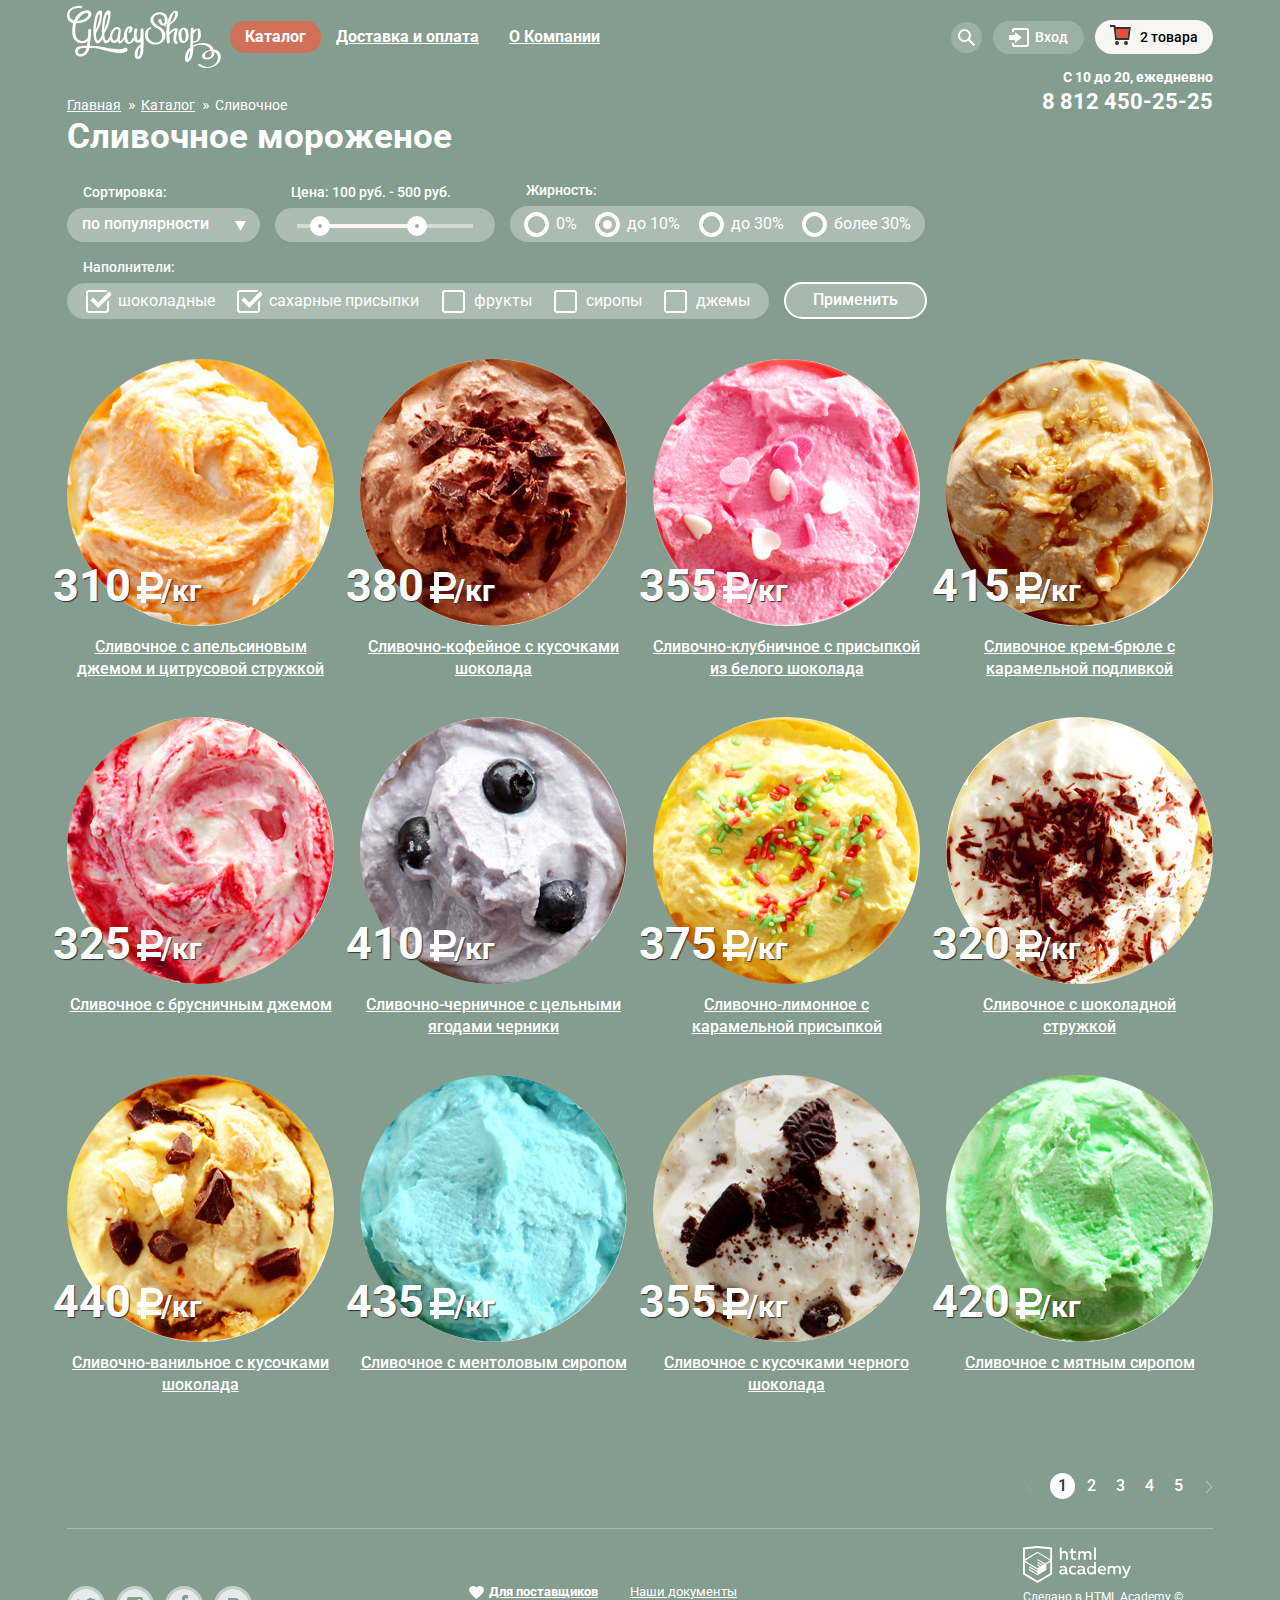
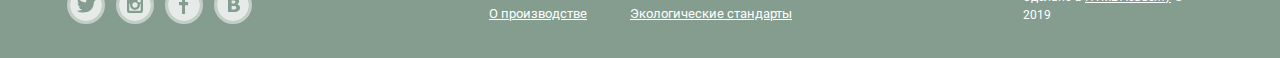
==== commit ac85dbdf: "тени" ====
--- a/catalog.html
+++ b/catalog.html
@@ -97,7 +97,7 @@
     <main>
         <div class="timetable">
           <p>С 10 до 20, ежедневно</p>
-          <a href="tel:88124502525">8 812 450 25 25</a>
+          <a href="tel:88124502525">8 812 450-25-25</a>
         </div>
         <ul class="list breadcrumbs">
           <li><a href="index.html">Главная</a></li>
@@ -166,105 +166,105 @@
               <label for="topping-syrup">сиропы</label>
             </li>
             <li>
-              <label><input class="visually-hidden-radio filter-input-checkbox" type="checkbox" name="jam" id="topping-jam">
-                <label for="topping-jam">джемы</label>
-              </li>
-            </ul>
-          </fieldset>
+              <input class="visually-hidden-radio filter-input-checkbox" type="checkbox" name="jam" id="topping-jam">
+              <label for="topping-jam">джемы</label>
+            </li>
+          </ul>
+        </fieldset>
         <button type="submit" value="Применить">Применить</button>
       </form>
       <section class="catalog">
         <ul class="list catalog-list">
-          <li>
-            <article class="catalog-item">
+          <li  class="catalog-item">
+            <article class="ice">
               <img src="img/orange-ice-cream.jpg" width="267" height="267" alt="Шарик апельсинового мороженого">
               <p>310<span>/кг</span></p>
               <h1><a class="ice-name" href="#">Сливочное с апельсиновым джемом и цитрусовой стружкой</a></h1>
               <a class="button button-catalog" href="#">Быстрый просмотр</a>
             </article>
           </li>
-          <li>
-            <article class="catalog-item">
+          <li class="catalog-item">
+            <article class="ice">
               <img src="img/coffee-ice-cream.jpg" width="267" height="267" alt="Шарик кофейного мороженого">
               <p>380<span>/кг</span></p>
               <h1><a class="ice-name" href="#">Сливочно-кофейное с кусочками шоколада</a></h1>
               <a class="button button-catalog" href="#">Быстрый просмотр</a>
             </article>
           </li>
-          <li>
-            <article class="catalog-item">
+          <li  class="catalog-item">
+            <article class="ice">
               <img src="img/strawberry-ice-cream.jpg" width="267" height="267" alt="Шарик клубничного мороженого">
               <p>355<span>/кг</span></p>
               <h1><a class="ice-name" href="#">Сливочно-клубничное с присыпкой из белого шоколада</a></h1>
               <a class="button button-catalog" href="#">Быстрый просмотр</a>
             </article>
           </li>
-          <li>
-            <article class="catalog-item">
+          <li  class="catalog-item">
+            <article class="ice">
               <img src="img/caramel-ice-cream.jpg" width="267" height="267"  alt="Шарик мороженого крем-брюле">
               <p>415<span>/кг</span></p>
               <h1><a class="ice-name" href="#">Сливочное крем-брюле с карамельной подливкой</a></h1>
               <a class="button button-catalog" href="#">Быстрый просмотр</a>
             </article>
           </li>
-          <li>
-            <article class="catalog-item">
+          <li  class="catalog-item">
+            <article class="ice">
               <img src="img/cowberry-ice-cream.jpg" width="267" height="267"  alt="Шарик брусничного мороженого">
               <p>325<span>/кг</span></p>
               <h1><a class="ice-name" href="#">Сливочное с брусничным джемом</a></h1>
               <a class="button button-catalog" href="#">Быстрый просмотр</a>
             </article>
           </li>
-          <li>
-            <article class="catalog-item">
+          <li class="catalog-item">
+            <article class="ice">
               <img src="img/blueberries-ice-cream.jpg" width="267" height="267"  alt="Шарик черничного мороженого">
               <p>410<span>/кг</span></p>
               <h1><a class="ice-name" href="#">Сливочно-черничное с цельными ягодами черники</a></h1>
               <a class="button button-catalog" href="#">Быстрый просмотр</a>
             </article>
           </li>
-          <li>
-            <article class="catalog-item">
+          <li class="catalog-item">
+            <article class="ice">
               <img src="img/lemon-ice-cream.jpg" width="267" height="267"  alt="Шарик лимонного мороженого">
               <p>375<span>/кг</span></p>
               <h1><a class="ice-name" href="#">Сливочно-лимонное с карамельной присыпкой</a></h1>
               <a class="button button-catalog" href="#">Быстрый просмотр</a>
             </article>
           </li>
-          <li>
-            <article class="catalog-item">
+          <li class="catalog-item">
+            <article class="ice">
               <img src="img/chocolate-ice-cream.jpg" width="267" height="267" alt="Шарик мороженого с шоколадной стружкой">
               <p>320<span>/кг</span></p>
               <h1><a class="ice-name" href="#">Сливочное с шоколадной стружкой</a></h1>
               <a class="button button-catalog" href="#">Быстрый просмотр</a>
             </article>
           </li>
-          <li>
-            <article class="catalog-item">
+          <li  class="catalog-item">
+            <article class="ice">
               <img src="img/vanila-ice-cream.jpg" width="267" height="267" alt="Шарик ванильного мороженого">
               <p>440<span>/кг</span></p>
               <h1><a class="ice-name" href="#">Сливочно-ванильное с кусочками шоколада</a></h1>
               <a class="button button-catalog" href="#">Быстрый просмотр</a>
             </article>
           </li>
-          <li>
-            <article class="catalog-item">
+          <li  class="catalog-item">
+            <article class="ice">
               <img src="img/menthol-ice-cream.jpg" width="267" height="267" alt="Шарик ментолового мороженого">
               <p>435<span>/кг</span></p>
               <h1><a class="ice-name" href="#">Сливочное с ментоловым сиропом</a></h1>
               <a class="button button-catalog" href="#">Быстрый просмотр</a>
             </article>
           </li>
-          <li>
-            <article class="catalog-item">
+          <li class="catalog-item">
+            <article class="ice">
               <img src="img/darkchocolate-ice-cream.jpg" width="267" height="267"  alt="Шарик мороженого с кусочками шоколада">
               <p>355<span>/кг</span></p>
               <h1><a class="ice-name" href="#">Сливочное с кусочками черного шоколада</a></h1>
               <a class="button button-catalog" href="#">Быстрый просмотр</a>
             </article>
           </li>
-          <li>
-            <article class="catalog-item">
+          <li  class="catalog-item">
+            <article class="ice">
               <img src="img/mint-ice-cream.jpg" width="267" height="267"  alt="Шарик мятного мороженого">
               <p>420<span>/кг</span></p>
               <h1><a class="ice-name" href="#">Сливочное с мятным сиропом</a></h1>
--- a/css/style.css
+++ b/css/style.css
@@ -159,6 +159,11 @@
   cursor: pointer;
 }
 
+.slider-controls label:hover,
+.slider-controls label:focus{
+  background-color: rgba(255, 255, 255, 0.4)
+}
+
 #product-1:checked ~ .site-wrapper{
   background-color: #849d8f;
   background-image: url("../img/slider-one.png");
@@ -267,6 +272,10 @@
   border-radius: 15px;
 }
 
+.site-navigation a:active{
+  box-shadow: inset 0 7px 5px -5px #323232;
+}
+
 a:hover path,
 a:focus path,
 a:hover circle,
@@ -307,6 +316,7 @@
   background-color: #f8f7f4;
   border-radius: 5px;
   z-index: 10;
+  box-shadow: 0 15px 30px -5px #323232;
 }
 
 .site-navigation-current:hover .catalog-menu,
@@ -363,6 +373,7 @@
   position: absolute;
   top: 35px;
   left: -310px;
+  box-shadow: 0 15px 30px -5px #323232;
 }
 
 .search-form{
@@ -400,6 +411,7 @@
   top: 35px;
   left: -175px;
   z-index: 10;
+  box-shadow: 0 15px 30px -5px #323232;
 }
 
 .modal-login .login-button{
@@ -476,6 +488,7 @@
   padding: 12px 15px 20px;
   border-radius: 5px;
   z-index: 10;
+  box-shadow: 0 15px 30px -5px #323232;
 }
 
 .basket-table{
@@ -625,9 +638,9 @@
   display: none;
   width: 477px;
   padding: 15px 25px 27px;;
-  position: absolute;
-  top: 335px;
-  left: 394px;
+  position: fixed;
+left: 392px;
+top: 105px;
   background-color: #f8f7f4;
   font-size: 24px;
   line-height: 28px;
@@ -898,8 +911,8 @@
 .filter-input-radio:checked + label::before{
   content: "";
   position: absolute;
-  top: 0px;
-  left: -2px;
+  top: -1px;
+  left: 0px;
   width: 25px;
   height: 25px;
   background-image: none;
@@ -908,8 +921,8 @@
 .filter-input-radio:checked + label::after{
   content: "";
   position: absolute;
-  top: 0px;
-  left: -2px;
+  top: -1px;
+  left: 0px;
   width: 25px;
   height: 25px;
   background-image: url("../img/radio-on.svg");
@@ -983,6 +996,12 @@
 .big-filter button:focus{
   background: #ffffff;
   color: #323232;
+}
+
+.big-filter button:active{
+  border:none;
+  padding: 9px 29px 10px;
+  box-shadow: inset 0 7px 5px -5px #323232;
 }
 
 .promo{
@@ -1095,19 +1114,13 @@
 
 .catalog-list li{
   position: relative;
-  margin: 0px 13px 8px -13px;
+  margin: 0px 13px 4px -13px;
   width: 293px;
   padding: 5px 13px 20px;
 }
 
 .catalog-list li:nth-child(4n){
   margin-right: 0px;
-}
-
-li .catalog-item{
-  width: 267px;
-  margin: 0px;
-  padding: 0px;
 }
 
 .catalog-list img{
@@ -1131,19 +1144,35 @@
   background-position: 0 0;
 }
 
-.catalog-item p{
-  position: absolute;
-  top: 214px;
-  left: 11px;
+.ice p{
+  position: absolute;
+  top: 211px;
+  left: -1px;
   padding: 0px;
   margin: 0px;
   margin-bottom: 32px;
+  text-shadow: 1px 1px 1px #323232;
 }
 
 .catalog-list li:hover,
 .catalog-list li:focus{
+  position: relative;
   background-color: rgba(255, 255, 255, 0.2);
   border-radius: 5px;
+  z-index: 10;
+}
+
+.ice .button-catalog{
+  display: none;
+}
+
+.ice .button-catalog:hover,
+.ice .button-catalog:focus{
+  color: #ffffff;
+}
+
+.catalog-item:hover .button-catalog{
+  display: block;
 }
 
 
@@ -1555,7 +1584,3 @@
 .copyrigth a:active{
   color:#ffbc9e;
 }
-
-.button-catalog{
-  display: none;
-}
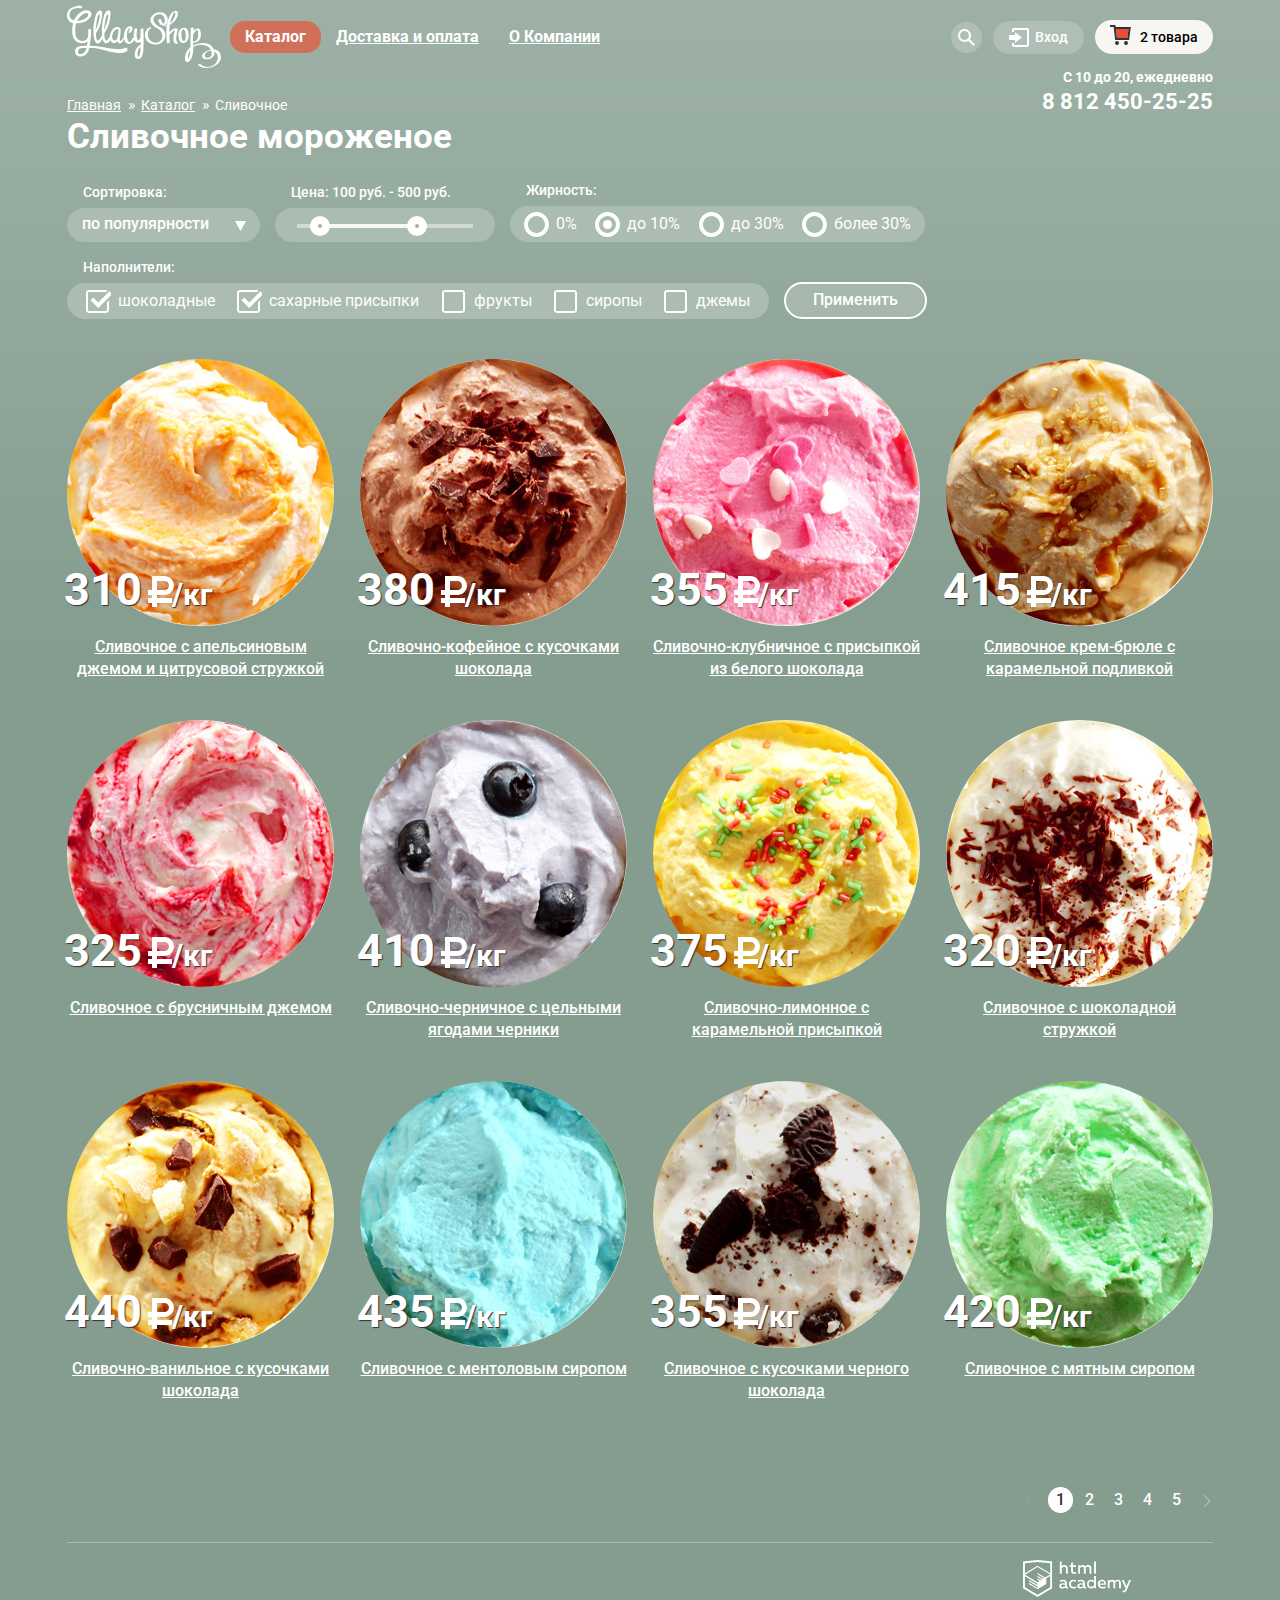
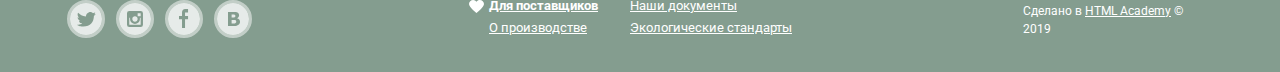
==== commit 5112f24e: "Градиент в каталоге" ====
--- a/catalog.html
+++ b/catalog.html
@@ -7,7 +7,7 @@
   <link href="css/normalize.css" rel="stylesheet">
   <link href="css/style.css" rel="stylesheet">
 </head>
-<body>
+<body class="body-catalog">
   <div class="container">
     <header class="main-header">
       <nav class="main-navigation">
--- a/css/style.css
+++ b/css/style.css
@@ -19,6 +19,12 @@
 img{
   max-width: 100%;
   height: auto;
+}
+
+.body-catalog{
+  background: #849d8f url("../img/gradient.png") no-repeat;
+  background-size: contain;
+
 }
 
 .visually-hidden-radio{
@@ -386,12 +392,15 @@
 .search-form input{
   width: 311px;
   padding: 9px 14px;
-  font-size: 14px;
+  font-size: 16px;
   line-height: 24px;
-  font-weight: 400;
-  color: #999999;
+  color: #323232;
   border: 1px solid #d3d3d2;
   border-radius: 5px;
+}
+
+.search-form input:focus{
+  outline: 2px solid #8fbdec;
 }
 
 .searching:hover .modal-search,
@@ -440,12 +449,16 @@
 .login-form input{
   width: 240px;
   padding: 9px 13px;
-  font-size: 14px;
+  font-size: 16px;
   line-height: 24px;
   font-weight: 400;
-  color: #999999;
+  color: #323232;
   border: 1px solid #d3d3d2;
   border-radius: 5px;
+}
+
+.login-form input:focus{
+  outline: 2px solid #8fbdec;
 }
 
 .login-form a{
@@ -676,10 +689,13 @@
   padding: 9px 15px;
   font-size: 16px;
   line-height: 24px;
-  font-weight: 400;
-  color: #999999;
+  color: #323232;
   border: 1px solid #d3d3d2;
   border-radius: 5px;
+}
+
+.feedback-form input:focus{
+  outline: 2px solid #8fbdec;
 }
 
 .feedback-form textarea{
@@ -694,6 +710,10 @@
   border-radius: 5px;
 }
 
+.feedback-form textarea:focus{
+  outline: 2px solid #8fbdec;
+}
+
 .feedback-form .button{
   position: relative;
   left: 292px;
@@ -1060,7 +1080,7 @@
   line-height: 41px;
   font-weight: 700;
   margin: 0px;
-  margin-bottom: 10px;
+  margin-bottom: 7px;
 }
 
 .catalog-list h1{
@@ -1068,8 +1088,8 @@
   font-size: 16px;
   line-height: 22px;
   font-weight: 500;
+  margin: 0;
   margin-top: 5px;
-  margin-bottom: 8px;
 }
 
 .catalog span{
@@ -1113,10 +1133,10 @@
 }
 
 .catalog-list li{
-  position: relative;
-  margin: 0px 13px 4px -13px;
   width: 293px;
-  padding: 5px 13px 20px;
+  position: relative;
+  margin: 0px 13px 15px -13px;
+
 }
 
 .catalog-list li:nth-child(4n){
@@ -1135,44 +1155,51 @@
 .hit::before{
   content: "";
   position: absolute;
-  top: 0px;
-  left: 0px;
+  top: 5px;
+  left: 15px;
   width: 61px;
   height: 61px;
   background-image: url("../img/hit.svg");
   background-repeat: no-repeat;
   background-position: 0 0;
+  z-index: 11;
+}
+
+.catalog-item .ice{
+  width: 293px;
+  padding: 5px 13px 20px;
 }
 
 .ice p{
   position: absolute;
-  top: 211px;
-  left: -1px;
+  top: 215px;
+  left: 10px;
   padding: 0px;
   margin: 0px;
   margin-bottom: 32px;
   text-shadow: 1px 1px 1px #323232;
 }
 
-.catalog-list li:hover,
-.catalog-list li:focus{
-  position: relative;
+.ice .button-catalog{
+  display: none;
+  margin-left: 40px;
+  margin-top: 15px;
+}
+
+.catalog-item:hover .button-catalog{
+  display: inline-block;
+}
+
+.ice .button-catalog:hover,
+.ice .button-catalog:focus{
+  color: #ffffff;
+}
+
+.catalog-item .ice:hover{
+  position: absolute;
   background-color: rgba(255, 255, 255, 0.2);
   border-radius: 5px;
   z-index: 10;
-}
-
-.ice .button-catalog{
-  display: none;
-}
-
-.ice .button-catalog:hover,
-.ice .button-catalog:focus{
-  color: #ffffff;
-}
-
-.catalog-item:hover .button-catalog{
-  display: block;
 }
 
 
@@ -1303,13 +1330,21 @@
   font: inherit;
   padding: 9px 15px;
   width: 370px;
+  border: 1px solid #d3d3d2;
+  border-radius: 5px;
+  font-size: 16px;
+  line-height: 24px;
+  color: #323232;
+}
+
+.distribution-form input:focus{
+  outline: 2px solid #8fbdec;
 }
 
 .background{
   background-color:#f8f7f4;
   padding: 30px 20px 35px 20px;
   border-radius: 15px;
-
 }
 
 .background p{
@@ -1367,15 +1402,15 @@
   position: absolute;
   top: 138px;
   left: 265px;
-  width: 80px;
+  width: 200px;
   height: 140px;
-  background-image: url("../img/pin.svg");
+  background-image: url("../img/pin.png");
   background-repeat: no-repeat;
   background-position: 0 0;
 }
 
 .pages{
-  position:relative;
+  position: relative;
   display: flex;
   justify-content: flex-end;
   margin-bottom: 25px;
@@ -1384,7 +1419,7 @@
 .pages::after{
   content:"";
   position: absolute;
-  top: 90px;
+  top: 98px;
   width: 100%;
   height: 1px;
   background-color: #a9bbb1;
@@ -1396,7 +1431,7 @@
   justify-content: flex-end;
   width: 267px;
   padding: 0px;
-  margin: 35px -10px 20px 0;
+  margin: 43px -8px 20px 0;
 }
 
 .pages-list{
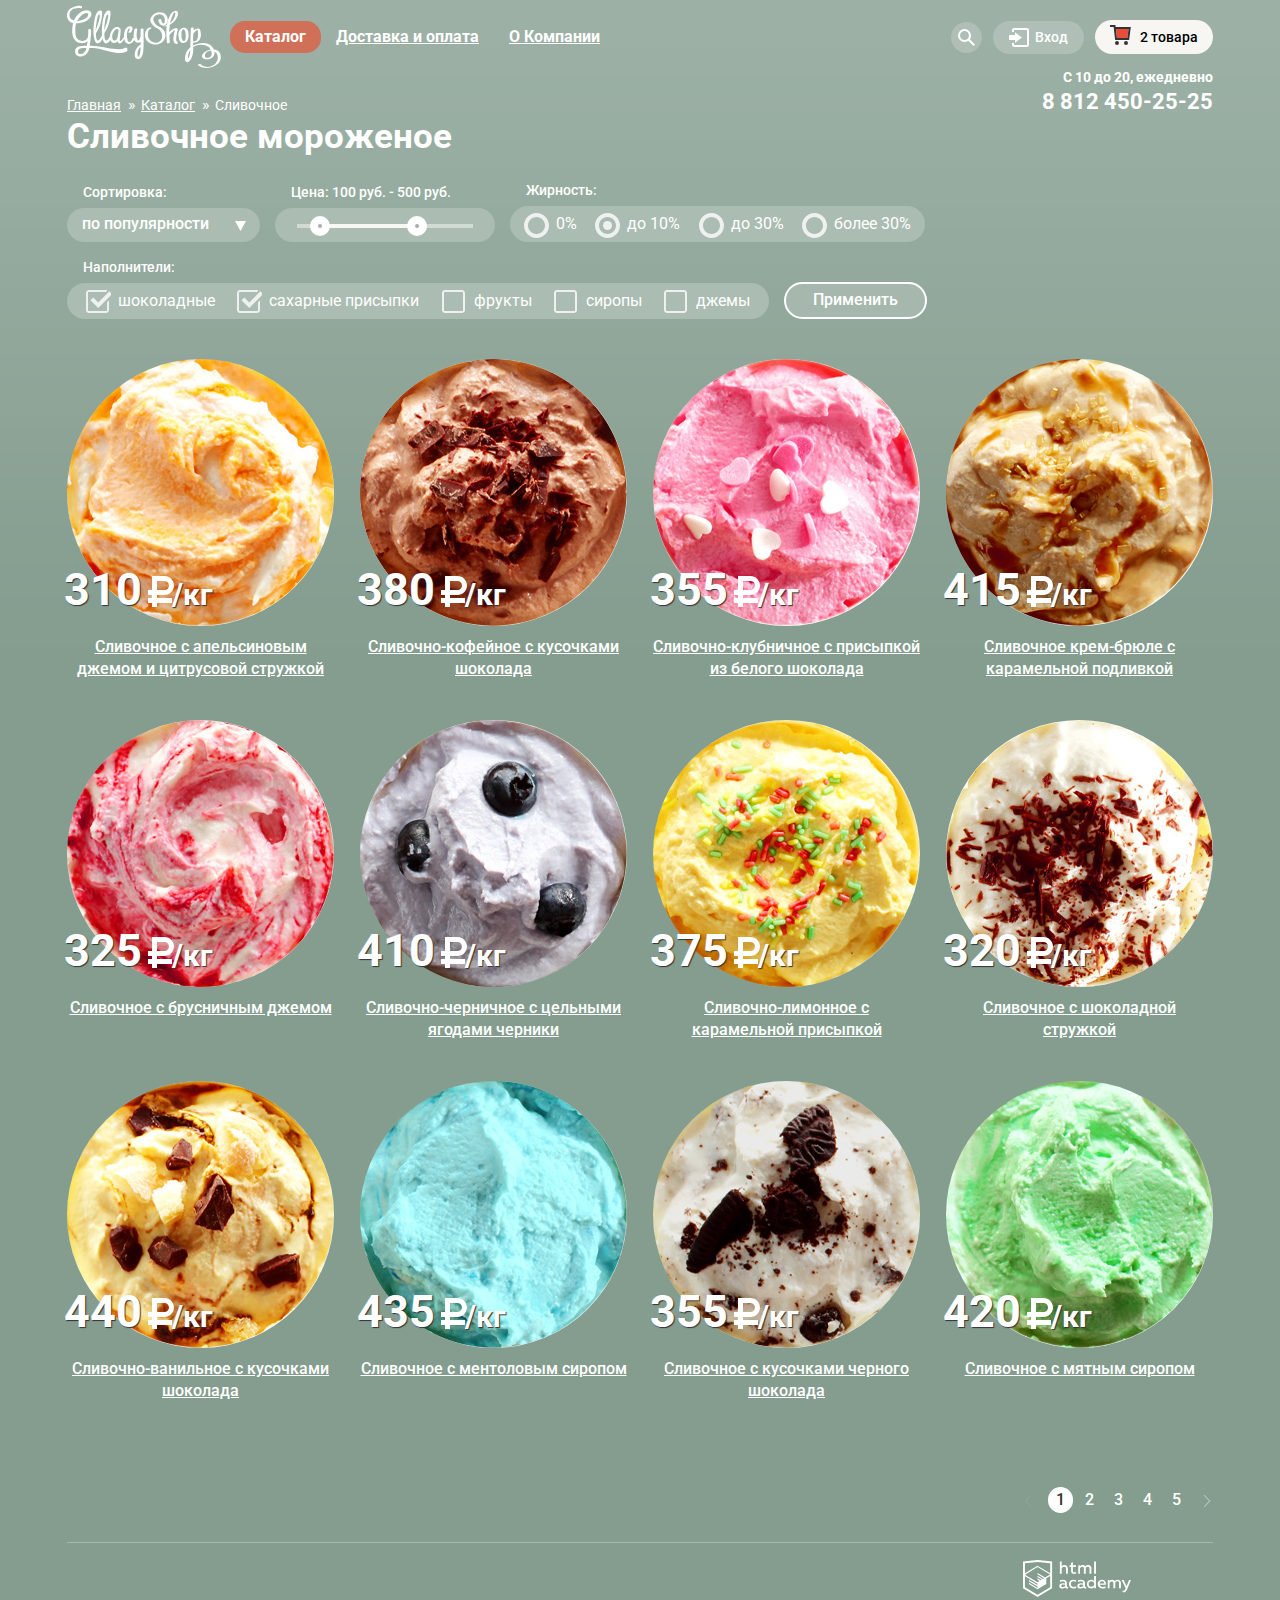
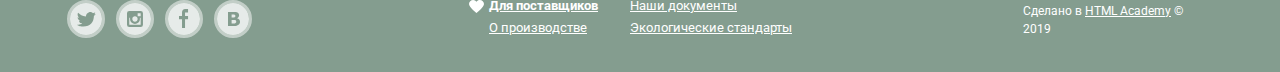
==== commit b0dbfa86: "Чекбоксы и радиокнопки в фильтре" ====
--- a/catalog.html
+++ b/catalog.html
@@ -101,11 +101,11 @@
         </div>
         <ul class="list breadcrumbs">
           <li><a href="index.html">Главная</a></li>
-          <li><a>Каталог</a></li>
+          <li><a href="#">Каталог</a></li>
           <li class="breadcrumbs-current"><a>Сливочное</a></li>
         </ul>
       <h1 class="catalog-title">Сливочное мороженое</h1>
-      <form class="big-filter">
+      <form class="big-filter"  method="post" action="https://echo.htmlacademy.ru">
         <fieldset class="filter filter-sort">
           <legend>Сортировка:</legend>
           <select name="sort">
@@ -127,49 +127,58 @@
         </fieldset>
         <fieldset class="filter">
           <legend>Жирность:</legend>
-          <ul class="list filter-fat">
-            <li>
-              <input class="visually-hidden-radio filter-input-radio" type="radio" name="fat" value="0" id="fat-0">
-              <label for="fat-0">0%</label>
-            </li>
-            <li>
-              <input class="visually-hidden-radio filter-input-radio" type="radio" name="fat" value="up-to-10" id="fat-10" checked>
-              <label for="fat-10">до 10%</label>
-            </li>
-            <li>
-              <input class="visually-hidden-radio filter-input-radio" type="radio" name="fat" value="up-to-30" id="fat-30">
-              <label for="fat-30">до 30%</label>
-            </li>
-            <li>
-              <input class="visually-hidden-radio filter-input-radio" type="radio" name="fat" value="more-than-30" id="fat-more-30">
-              <label for="fat-more-30">более 30%</label>
-            </li>
-          </ul>
+          <div class="filter-fat">
+          <label class="fatness">
+            <input class="fatness-input" type="radio" name="fat" value="0%">
+            <span class="fatness-box"></span>
+            0%
+          </label>
+          <label class="fatness">
+            <input class="fatness-input" type="radio" name="fat" value="up to 10%" checked>
+            <span class="fatness-box"></span>
+            до 10%
+          </label>
+          <label class="fatness">
+            <input class="fatness-input" type="radio" name="fat" value="up to 30%">
+            <span class="fatness-box"></span>
+            до 30%
+          </label>
+          <label class="fatness">
+            <input class="fatness-input" type="radio" name="fat" value="more than 30%">
+            <span class="fatness-box"></span>
+            более 30%
+          </label>
+        </div>
         </fieldset>
         <fieldset class="filter">
           <legend>Наполнители:</legend>
-          <ul class="list filter-topping">
-            <li>
-              <input class="visually-hidden-radio filter-input-checkbox" type="checkbox" name="chocolate" id="topping-chocolate" checked>
-              <label for="topping-chocolate">шоколадные</label>
-            </li>
-            <li>
-              <input class="visually-hidden-radio filter-input-checkbox" type="checkbox" name="sugar" id="topping-sugar" checked>
-              <label for="topping-sugar">сахарные присыпки</label>
-            </li>
-            <li>
-              <input class="visually-hidden-radio filter-input-checkbox" type="checkbox" name="fruit" id="topping-fruit">
-              <label for="topping-fruit">фрукты</label>
-            </li>
-            <li>
-              <input class="visually-hidden-radio filter-input-checkbox" type="checkbox" name="syrup" id="topping-syrup">
-              <label for="topping-syrup">сиропы</label>
-            </li>
-            <li>
-              <input class="visually-hidden-radio filter-input-checkbox" type="checkbox" name="jam" id="topping-jam">
-              <label for="topping-jam">джемы</label>
-            </li>
-          </ul>
+          <div class="filter-topping">
+          <label class="topping">
+            <input class="topping-input" type="checkbox" name="chocolate" checked>
+            <span class="topping-box"></span>
+            шоколадные
+          </label>
+          <label class="topping">
+            <input class="topping-input" type="checkbox" name="sugar" checked>
+            <span class="topping-box"></span>
+            сахарные присыпки
+          </label>
+          <label class="topping">
+            <input class="topping-input" type="checkbox" name="fruit">
+            <span class="topping-box"></span>
+            фрукты
+          </label>
+          <label class="topping">
+            <input class="topping-input" type="checkbox" name="syrops">
+            <span class="topping-box"></span>
+            сиропы
+          </label>
+          <label class="topping">
+            <input class="topping-input" type="checkbox" name="jams">
+            <span class="topping-box"></span>
+            джемы
+          </label>
+        </div>
         </fieldset>
         <button type="submit" value="Применить">Применить</button>
       </form>
--- a/css/style.css
+++ b/css/style.css
@@ -24,13 +24,13 @@
 .body-catalog{
   background: #849d8f url("../img/gradient.png") no-repeat;
   background-size: contain;
-
 }
 
 .visually-hidden-radio{
   position: absolute;
   width: 1px;
   height: 1px;
+  overflow: hidden;
   clip: rect(0, 0, 0, 0);
 }
 
@@ -268,24 +268,28 @@
   margin-right: 0px;
 }
 
-.site-navigation a:hover,
-.site-navigation a:focus,
-.user-navigation a:hover,
-.user-navigation a:focus{
+.site-navigation>li:hover>a,
+.site-navigation>li>a:hover,
+.site-navigation>li.active>a,
+.user-navigation>li:hover>a,
+.user-navigation>li>a:hover,
+.user-navigation>li.active>a{
   color: #323232;
   background-color: #f8f7f4;
   text-decoration: none;
   border-radius: 15px;
 }
 
-.site-navigation a:active{
+.site-navigation>li>a:active{
   box-shadow: inset 0 7px 5px -5px #323232;
 }
 
-a:hover path,
-a:focus path,
-a:hover circle,
-a:focus circle{
+.user-navigation>li:hover>a path,
+.user-navigation>li>a:hover path,
+.user-navigation>li.active>a path,
+.user-navigation>li:hover>a circle,
+.user-navigation>li>a:hover circle,
+.user-navigation>li.active>a circle{
   fill: #323232;
 }
 
@@ -900,6 +904,7 @@
   left: 132px;
 }
 
+
 .filter-fat{
   display: flex;
   flex-wrap: wrap;
@@ -911,43 +916,37 @@
   border-radius: 20px;
 }
 
-.filter-fat li{
-  position: relative;
+.fatness{
   padding-left: 32px;
 }
 
-.filter-input-radio + label::before{
-  content: "";
-  position: absolute;
-  top: -1px;
-  left: 0px;
+.fatness-input{
+  position: absolute;
+  width: 1px;
+  height: 1px;
+  overflow: hidden;
+  clip: rect(0 0 0 0);
+}
+
+.fatness-box{
+  position: absolute;
+  margin-left: -32px;
   width: 25px;
   height: 25px;
   background-image: url("../img/radio-off.svg");
   background-repeat: no-repeat;
-  background-position: 0 0;
-}
-
-.filter-input-radio:checked + label::before{
-  content: "";
-  position: absolute;
-  top: -1px;
-  left: 0px;
-  width: 25px;
-  height: 25px;
-  background-image: none;
-}
-
-.filter-input-radio:checked + label::after{
-  content: "";
-  position: absolute;
-  top: -1px;
-  left: 0px;
-  width: 25px;
-  height: 25px;
+  opacity: 0.8;
+}
+
+.fatness-input:checked + .fatness-box{
   background-image: url("../img/radio-on.svg");
   background-repeat: no-repeat;
-  background-position: 0 0;
+  opacity: 0.8;
+}
+
+.fatness-input:hover + .fatness-box,
+.fatness-input:focus + .fatness-box{
+  opacity: 1;
 }
 
 .filter-topping{
@@ -960,43 +959,37 @@
   border-radius: 20px;
 }
 
-.filter-topping li{
-  position: relative;
+.topping{
   padding-left: 32px;
 }
 
-.filter-input-checkbox + label::before{
-  content: "";
-  position: absolute;
-  top: 0px;
-  left: 0px;
+.topping-input{
+  position: absolute;
+  width: 1px;
+  height: 1px;
+  overflow: hidden;
+  clip: rect(0 0 0 0);
+}
+
+.topping-box{
+  position: absolute;
+  margin-left: -32px;
   width: 25px;
   height: 25px;
   background-image: url("../img/checkbox-off.svg");
   background-repeat: no-repeat;
-  background-position: 0 0;
-}
-
-.filter-input-checkbox:checked + label::before{
-  content: "";
-  position: absolute;
-  top: 0px;
-  left: 0px;
-  width: 25px;
-  height: 25px;
-  background-image: none;
-}
-
-.filter-input-checkbox:checked + label::after{
-  content: "";
-  position: absolute;
-  top: 0px;
-  left: 0px;
-  width: 25px;
-  height: 25px;
+  opacity: 0.8;
+}
+
+.topping-input:checked + .topping-box{
   background-image: url("../img/checkbox-on.svg");
   background-repeat: no-repeat;
-  background-position: 0 0;
+  opacity: 0.8;
+}
+
+.topping-input:hover + .topping-box,
+.topping-input:focus + .topping-box{
+  opacity: 1;
 }
 
 .big-filter button{
@@ -1046,6 +1039,7 @@
 
 .promo-item-one{
   background: url("../img/raspberry-background.jpg") no-repeat;
+  background-size: cover;
 }
 
 .promo-item-one .button{
@@ -1054,6 +1048,7 @@
 
 .promo-item-two{
   background: url("../img/chocolate-background.jpg") no-repeat;
+  background-size: cover;
 }
 
 .promo-item-two .button{
@@ -1069,7 +1064,6 @@
 
 .promo-item{
   width: 560px;
-  height: 230px;
   padding: 15px 20px 20px;
   border-radius: 15px;
 }
@@ -1205,7 +1199,8 @@
 
 .info{
   color: #323232;
-  background: url("../img/waffle.jpg") no-repeat;
+  background: url("../img/waffle.jpg");
+  background-size: cover;
   margin-bottom: 40px;
   padding: 26px 20px;
   border-radius: 15px;
@@ -1223,7 +1218,6 @@
   display: flex;
   flex-wrap: wrap;
   justify-content: space-between;
-
 }
 
 .info-item{
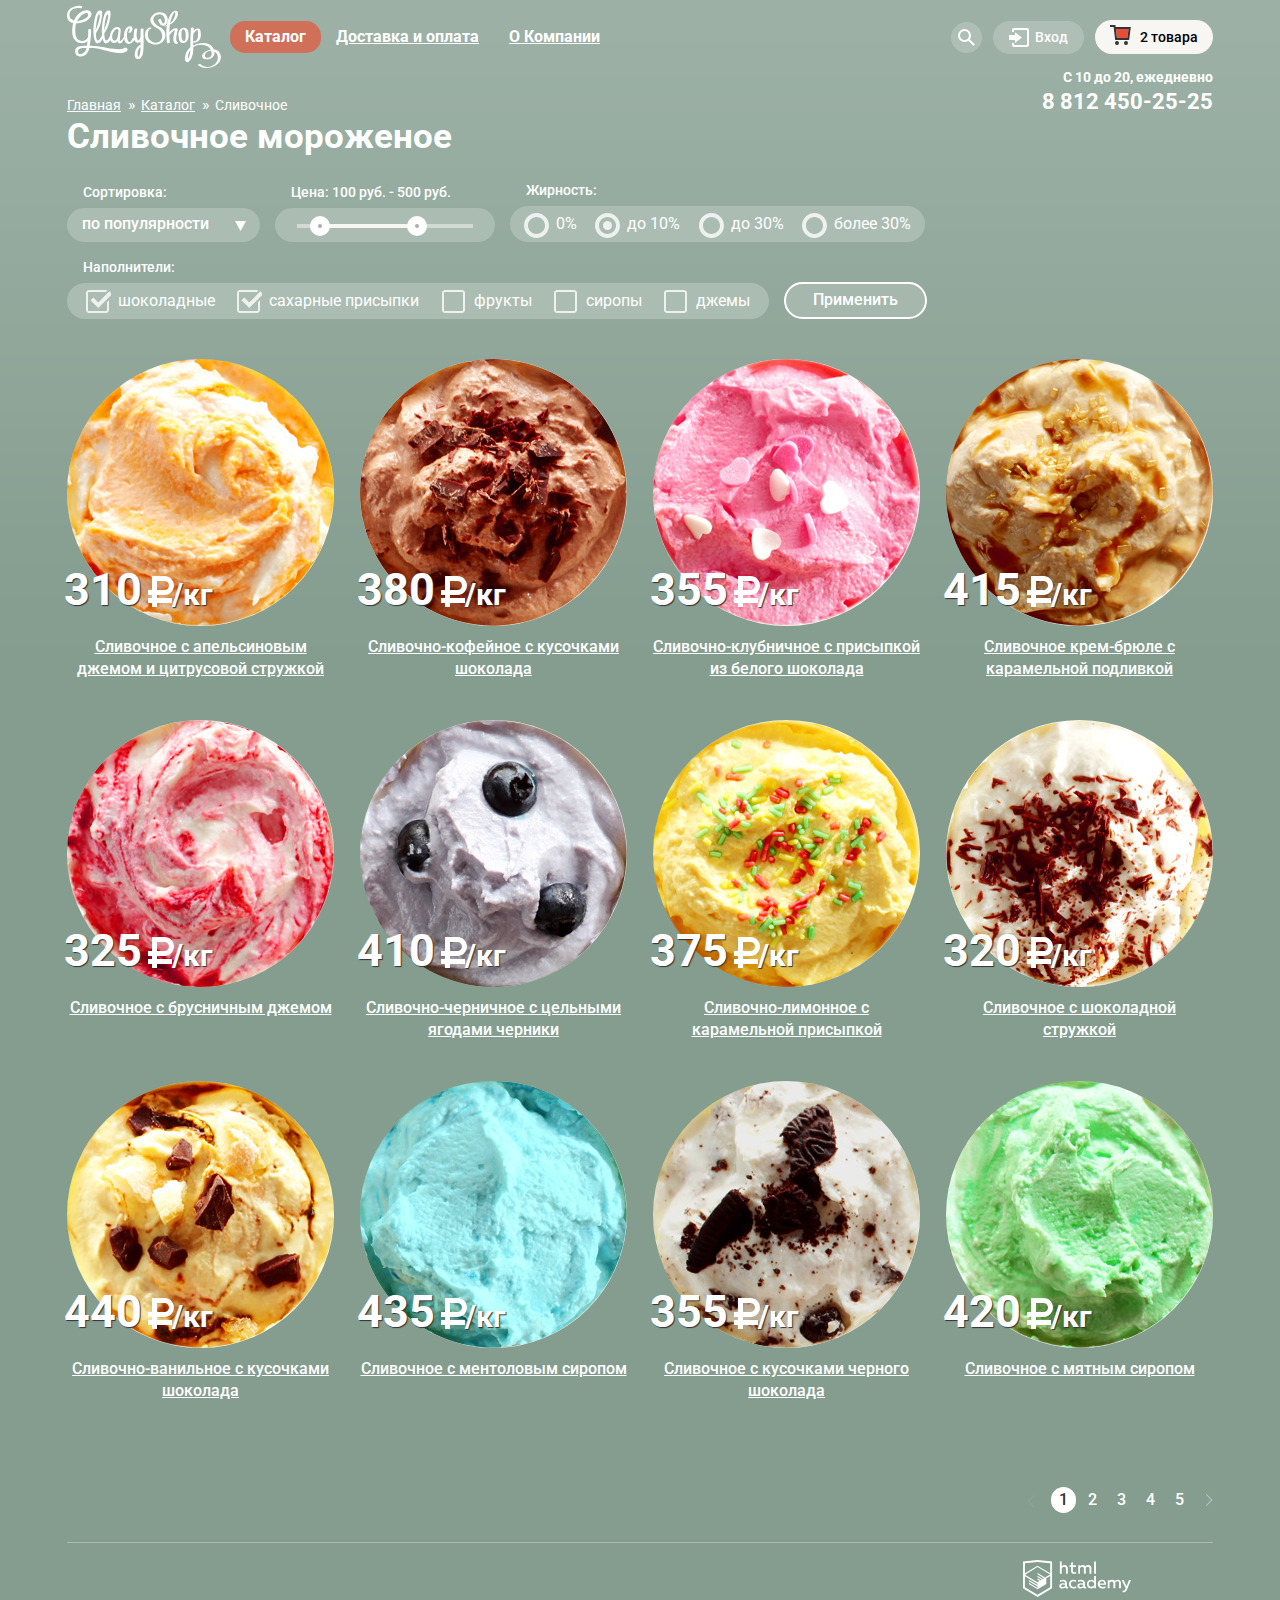
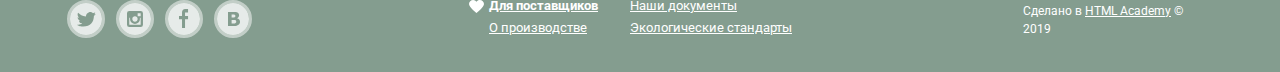
==== commit 930c9f3d: "Исправления после проверки" ====
--- a/catalog.html
+++ b/catalog.html
@@ -15,7 +15,7 @@
           <img src="img/logo.svg" width="154" height="64" alt="Логотип магазина GlassyShop">
         </a>
         <ul class="list site-navigation">
-          <li class="site-navigation-current"><a class="current" href="#">Каталог</a>
+          <li class="site-navigation-item site-navigation-current"><a class="current" href="#">Каталог</a>
             <ul class="list catalog-menu">
               <li><a class="new" href="#">Новинки</a></li>
               <li><a href="catalog.html">Сливочное</a></li>
@@ -24,33 +24,33 @@
               <li><a href="#">Мелорин</a></li>
             </ul>
           </li>
-          <li><a href="#">Доставка и оплата</a></li>
-          <li><a href="#">О Компании</a></li>
+          <li class="site-navigation-item"><a href="#">Доставка и оплата</a></li>
+          <li class="site-navigation-item"><a href="#">О Компании</a></li>
         </ul>
         <ul class="list user-navigation">
           <li class="searching">
-            <a class="search" href="#">
+            <a class="user-modal search" href="#">
               <svg xmlns="http://www.w3.org/2000/svg" xmlns:xlink="http://www.w3.org/1999/xlink" width="17" height="17" viewBox="0 0 17 17"><path fill="#fff" d="M16.958 15.527L11.75 10.32A6.455 6.455 0 0 0 13 6.5 6.5 6.5 0 1 0 6.5 13a6.465 6.465 0 0 0 3.839-1.263l5.205 5.204 1.414-1.414zM6.5 11C4.019 11 2 8.981 2 6.5S4.019 2 6.5 2 11 4.019 11 6.5 8.981 11 6.5 11z"/></svg>
               <span class="visually-hidden">Поиск</span>
             </a>
             <ul class="list modal-search">
               <li>
                 <form class="search-form"  method="post" action="https://echo.htmlacademy.ru">
-                  <input type="search" placeholder="Что ищем?">
+                  <input type="search" placeholder="Что ищем?" name="search">
                 </form>
               </li>
             </ul>
           </li>
           <li class="login">
-            <a href="#">
+            <a class="user-navigation-item user-modal" href="#">
               <svg xmlns="http://www.w3.org/2000/svg" xmlns:xlink="http://www.w3.org/1999/xlink" width="21" height="19" viewBox="0 0 21 19"><g fill="#FFF"><path d="M6 14.875L12.917 9.5 6 4.125v2.917H-.042v4.917H6z"/><path d="M18 0H5C3.9 0 3 .9 3 2v2h2V2h13v15H5v-2H3v2c0 1.1.9 2 2 2h13c1.1 0 2-.9 2-2V2c0-1.1-.9-2-2-2z"/></g></svg>
               Вход
             </a>
             <ul class="list modal-login">
               <li>
                 <form class="login-form"  method="post" action="https://echo.htmlacademy.ru">
-                  <p><input type="text" placeholder="Электронная почта"></p>
-                  <p><input type="password" placeholder="Пароль"></p>
+                  <p><input type="text" placeholder="Электронная почта" name="login"></p>
+                  <p><input type="password" placeholder="Пароль" name="password"></p>
                   <div class="column">
                     <button class="button" type="submit" value="Войти">Войти</button>
                     <div>
@@ -61,9 +61,9 @@
                 </form>
               </li>
             </ul>
-          </li>
-          <li class="basket">
-            <a class="basket-catalog" href="#" aria-label="Корзина">
+          </li >
+          <li class="user-navigation-item basket">
+            <a class="user-modal basket-catalog" href="#" aria-label="Корзина">
               2 товара
             </a>
             <ul class="list modal-basket">
@@ -188,7 +188,7 @@
             <article class="ice">
               <img src="img/orange-ice-cream.jpg" width="267" height="267" alt="Шарик апельсинового мороженого">
               <p>310<span>/кг</span></p>
-              <h1><a class="ice-name" href="#">Сливочное с апельсиновым джемом и цитрусовой стружкой</a></h1>
+              <h2><a class="ice-name" href="#">Сливочное с апельсиновым джемом и цитрусовой стружкой</a></h2>
               <a class="button button-catalog" href="#">Быстрый просмотр</a>
             </article>
           </li>
@@ -196,7 +196,7 @@
             <article class="ice">
               <img src="img/coffee-ice-cream.jpg" width="267" height="267" alt="Шарик кофейного мороженого">
               <p>380<span>/кг</span></p>
-              <h1><a class="ice-name" href="#">Сливочно-кофейное с кусочками шоколада</a></h1>
+              <h2><a class="ice-name" href="#">Сливочно-кофейное с кусочками шоколада</a></h2>
               <a class="button button-catalog" href="#">Быстрый просмотр</a>
             </article>
           </li>
@@ -204,7 +204,7 @@
             <article class="ice">
               <img src="img/strawberry-ice-cream.jpg" width="267" height="267" alt="Шарик клубничного мороженого">
               <p>355<span>/кг</span></p>
-              <h1><a class="ice-name" href="#">Сливочно-клубничное с присыпкой из белого шоколада</a></h1>
+              <h2><a class="ice-name" href="#">Сливочно-клубничное с присыпкой из белого шоколада</a></h2>
               <a class="button button-catalog" href="#">Быстрый просмотр</a>
             </article>
           </li>
@@ -212,7 +212,7 @@
             <article class="ice">
               <img src="img/caramel-ice-cream.jpg" width="267" height="267"  alt="Шарик мороженого крем-брюле">
               <p>415<span>/кг</span></p>
-              <h1><a class="ice-name" href="#">Сливочное крем-брюле с карамельной подливкой</a></h1>
+              <h2><a class="ice-name" href="#">Сливочное крем-брюле с карамельной подливкой</a></h2>
               <a class="button button-catalog" href="#">Быстрый просмотр</a>
             </article>
           </li>
@@ -220,7 +220,7 @@
             <article class="ice">
               <img src="img/cowberry-ice-cream.jpg" width="267" height="267"  alt="Шарик брусничного мороженого">
               <p>325<span>/кг</span></p>
-              <h1><a class="ice-name" href="#">Сливочное с брусничным джемом</a></h1>
+              <h2><a class="ice-name" href="#">Сливочное с брусничным джемом</a></h2>
               <a class="button button-catalog" href="#">Быстрый просмотр</a>
             </article>
           </li>
@@ -228,7 +228,7 @@
             <article class="ice">
               <img src="img/blueberries-ice-cream.jpg" width="267" height="267"  alt="Шарик черничного мороженого">
               <p>410<span>/кг</span></p>
-              <h1><a class="ice-name" href="#">Сливочно-черничное с цельными ягодами черники</a></h1>
+              <h2><a class="ice-name" href="#">Сливочно-черничное с цельными ягодами черники</a></h2>
               <a class="button button-catalog" href="#">Быстрый просмотр</a>
             </article>
           </li>
@@ -236,7 +236,7 @@
             <article class="ice">
               <img src="img/lemon-ice-cream.jpg" width="267" height="267"  alt="Шарик лимонного мороженого">
               <p>375<span>/кг</span></p>
-              <h1><a class="ice-name" href="#">Сливочно-лимонное с карамельной присыпкой</a></h1>
+              <h2><a class="ice-name" href="#">Сливочно-лимонное с карамельной присыпкой</a></h2>
               <a class="button button-catalog" href="#">Быстрый просмотр</a>
             </article>
           </li>
@@ -244,7 +244,7 @@
             <article class="ice">
               <img src="img/chocolate-ice-cream.jpg" width="267" height="267" alt="Шарик мороженого с шоколадной стружкой">
               <p>320<span>/кг</span></p>
-              <h1><a class="ice-name" href="#">Сливочное с шоколадной стружкой</a></h1>
+              <h2><a class="ice-name" href="#">Сливочное с шоколадной стружкой</a></h2>
               <a class="button button-catalog" href="#">Быстрый просмотр</a>
             </article>
           </li>
@@ -252,7 +252,7 @@
             <article class="ice">
               <img src="img/vanila-ice-cream.jpg" width="267" height="267" alt="Шарик ванильного мороженого">
               <p>440<span>/кг</span></p>
-              <h1><a class="ice-name" href="#">Сливочно-ванильное с кусочками шоколада</a></h1>
+              <h2><a class="ice-name" href="#">Сливочно-ванильное с кусочками шоколада</a></h2>
               <a class="button button-catalog" href="#">Быстрый просмотр</a>
             </article>
           </li>
@@ -260,7 +260,7 @@
             <article class="ice">
               <img src="img/menthol-ice-cream.jpg" width="267" height="267" alt="Шарик ментолового мороженого">
               <p>435<span>/кг</span></p>
-              <h1><a class="ice-name" href="#">Сливочное с ментоловым сиропом</a></h1>
+              <h2><a class="ice-name" href="#">Сливочное с ментоловым сиропом</a></h2>
               <a class="button button-catalog" href="#">Быстрый просмотр</a>
             </article>
           </li>
@@ -268,7 +268,7 @@
             <article class="ice">
               <img src="img/darkchocolate-ice-cream.jpg" width="267" height="267"  alt="Шарик мороженого с кусочками шоколада">
               <p>355<span>/кг</span></p>
-              <h1><a class="ice-name" href="#">Сливочное с кусочками черного шоколада</a></h1>
+              <h2><a class="ice-name" href="#">Сливочное с кусочками черного шоколада</a></h2>
               <a class="button button-catalog" href="#">Быстрый просмотр</a>
             </article>
           </li>
@@ -276,7 +276,7 @@
             <article class="ice">
               <img src="img/mint-ice-cream.jpg" width="267" height="267"  alt="Шарик мятного мороженого">
               <p>420<span>/кг</span></p>
-              <h1><a class="ice-name" href="#">Сливочное с мятным сиропом</a></h1>
+              <h2><a class="ice-name" href="#">Сливочное с мятным сиропом</a></h2>
               <a class="button button-catalog" href="#">Быстрый просмотр</a>
             </article>
           </li>
--- a/css/style.css
+++ b/css/style.css
@@ -1,12 +1,14 @@
-html{
+html {
+  -webkit-box-sizing: border-box;
   box-sizing: border-box;
 }
 
-*, *::before, *::after{
+*, *::before, *::after {
+  -webkit-box-sizing: inherit;
   box-sizing: inherit;
 }
 
-body{
+body {
   margin: 0;
   font-family: "Roboto", Arial, sans-serif;
   font-size: 16px;
@@ -16,17 +18,17 @@
   background-color: #849d8f;
 }
 
-img{
+img {
   max-width: 100%;
   height: auto;
 }
 
-.body-catalog{
+.body-catalog {
   background: #849d8f url("../img/gradient.png") no-repeat;
   background-size: contain;
 }
 
-.visually-hidden-radio{
+.visually-hidden-radio {
   position: absolute;
   width: 1px;
   height: 1px;
@@ -34,7 +36,7 @@
   clip: rect(0, 0, 0, 0);
 }
 
-.visually-hidden:not(:focus):not(:active){
+.visually-hidden:not(:focus):not(:active) {
   position: absolute;
   width: 1px;
   height: 1px;
@@ -42,63 +44,66 @@
   border: 0;
   padding: 0;
   white-space: nowrap;
+  -webkit-clip-path: inset(100%);
   clip-path: inset(100%);
   clip: rect(0 0 0 0);
   overflow: hidden;
 }
 
-.list{
+.list {
   list-style: none;
-  margin: 0px;
-  padding: 0px;
-}
-
-.site-wrapper{
+  margin: 0;
+  padding: 0;
+}
+
+.site-wrapper {
   background-color: #849d8f;
   background-image: url("../img/slider-one.png");
   background-repeat: no-repeat;
   background-position: top center;
+  -webkit-transition: background-image 0.5s ease, background-color 0.5s ease;
+  -o-transition: background-image 0.5s ease, background-color 0.5s ease;
   transition: background-image 0.5s ease, background-color 0.5s ease;
 }
 
 .site-wrapper::before,
-.site-wrapper::after{
+.site-wrapper::after {
   content: "";
   visibility: hidden;
 }
 
-.site-wrapper::before{
+.site-wrapper::before {
   background-image: url("../img/slider-two.png");
 }
 
-.site-wrapper::after{
+.site-wrapper::after {
   background-image: url("../img/slider-three.png");
 }
 
-.container{
+.container {
   width: 1200px;
   margin: 0 auto;
   padding: 0 27px;
 }
 
-.slider{
+.slider {
   position: relative;
   padding-top: 321px;
   text-align: center;
   color: #ffffff;
 }
 
-.slider-list{
+.slider-list {
   margin: 0;
   padding: 0;
   list-style: none;
 }
 
-.slide{
+.slide {
   display: none;
 }
 
-.slide-title{
+.slide-title {
   width: 700px;
   margin: -45px auto 30px;
   font-size: 60px;
@@ -106,7 +111,7 @@
   font-weight: 800;
 }
 
-.button{
+.button {
   display: inline-block;
   padding: 10px 22px;
   text-align: center;
@@ -118,7 +123,11 @@
   color: #ffffff;
   text-shadow: 0 2px 5px rgba(160, 32, 11, 0.76);
   background: #f26843;
+  background: -webkit-gradient(linear, left top, left bottom, from(#f26843), to(#e74a35));
+  background: -webkit-linear-gradient(top, #f26843 0%, #e74a35 100%);
+  background: -o-linear-gradient(top, #f26843 0%, #e74a35 100%);
   background: linear-gradient(to bottom, #f26843 0%, #e74a35 100%);
+  -webkit-box-shadow: 0 2px 2px rgba(172, 16, 0, 0.64);
   box-shadow: 0 2px 2px rgba(172, 16, 0, 0.64);
   border: none;
   border-radius: 25px;
@@ -126,17 +135,25 @@
 }
 
 .button:hover,
-.button:focus{
+.button:focus {
+  background: -webkit-gradient(linear, left top, left bottom, from(#f58669), to(#ec6f5e));
+  background: -webkit-linear-gradient(top, #f58669 0%, #ec6f5e 100%);
+  background: -o-linear-gradient(top, #f58669 0%, #ec6f5e 100%);
   background: linear-gradient(to bottom, #f58669 0%, #ec6f5e 100%);
+  -webkit-box-shadow: 0 2px 2px rgba(172, 16, 0, 1);
   box-shadow: 0 2px 2px rgba(172, 16, 0, 1);
 }
 
-.button:active{
+.button:active {
+  background: -webkit-gradient(linear, left top, left bottom, from(#d84732), to(#e1613e));
+  background: -webkit-linear-gradient(top, #d84732 0%, #e1613e 100%);
+  background: -o-linear-gradient(top, #d84732 0%, #e1613e 100%);
   background: linear-gradient(to bottom, #d84732 0%, #e1613e 100%);
+  -webkit-box-shadow: inset 0 2px 2px rgba(172, 16, 0, 1);
   box-shadow: inset 0 2px 2px rgba(172, 16, 0, 1);
 }
 
-a.slide-button{
+a.slide-button {
   font-size: 32px;
   line-height: 44px;
   font-weight: 700;
@@ -145,7 +162,7 @@
   border-radius: 50px;
 }
 
-.slider-controls{
+.slider-controls {
   position: absolute;
   bottom: 63px;
   left: 0;
@@ -153,7 +170,7 @@
   font-size: 0;
 }
 
-.slider-controls label{
+.slider-controls label {
   display: inline-block;
   width: 21px;
   height: 21px;
@@ -166,51 +183,62 @@
 }
 
 .slider-controls label:hover,
-.slider-controls label:focus{
+.slider-controls label:focus {
   background-color: rgba(255, 255, 255, 0.4)
 }
 
-#product-1:checked ~ .site-wrapper{
+.slider-controls label:active {
+  background-color: #ffffff;
+}
+
+#product-1:checked~.site-wrapper {
   background-color: #849d8f;
   background-image: url("../img/slider-one.png");
 }
 
-#product-2:checked ~ .site-wrapper{
+#product-2:checked~.site-wrapper {
   background-color: #8996a6;
   background-image: url("../img/slider-two.png");
 }
 
-#product-3:checked ~ .site-wrapper{
+#product-3:checked~.site-wrapper {
   background-color: #9d8b84;
   background-image: url("../img/slider-three.png");
 }
 
-#product-1:checked ~ .site-wrapper #slide1,
-#product-2:checked ~ .site-wrapper #slide2,
-#product-3:checked ~ .site-wrapper #slide3{
+#product-1:checked~.site-wrapper #slide1,
+#product-2:checked~.site-wrapper #slide2,
+#product-3:checked~.site-wrapper #slide3 {
   display: block;
 }
 
-#product-1:checked ~ .site-wrapper label[for="product-1"],
-#product-2:checked ~ .site-wrapper label[for="product-2"],
-#product-3:checked ~ .site-wrapper label[for="product-3"]{
+#product-1:checked~.site-wrapper label[for="product-1"],
+#product-2:checked~.site-wrapper label[for="product-2"],
+#product-3:checked~.site-wrapper label[for="product-3"] {
   background-color: #ffffff;
 }
 
-.main-navigation{
-  padding: 5px 0px 0px;
+.main-navigation {
+  padding: 5px 0 0;
+  display: -webkit-box;
+  display: -ms-flexbox;
   display: flex;
 }
 
-.main-header-logo{
+.main-header-logo {
   width: 154px;
   height: 64px;
   margin-right: 9px;
 }
 
-.site-navigation{
+.site-navigation {
+  display: -webkit-box;
+  display: -ms-flexbox;
   display: flex;
+  -ms-flex-wrap: wrap;
   flex-wrap: wrap;
+  -webkit-box-align: center;
+  -ms-flex-align: center;
   align-items: center;
   margin: 0;
   margin-right: 26px;
@@ -221,10 +249,17 @@
   font-weight: 700;
 }
 
-.user-navigation{
+.user-navigation {
+  display: -webkit-box;
+  display: -ms-flexbox;
   display: flex;
+  -ms-flex-wrap: wrap;
   flex-wrap: wrap;
+  -webkit-box-pack: end;
+  -ms-flex-pack: end;
   justify-content: flex-end;
+  -webkit-box-align: center;
+  -ms-flex-align: center;
   align-items: center;
   margin: 0;
   padding: 0;
@@ -234,16 +269,22 @@
   font-weight: 500;
 }
 
-.site-navigation a{
+.site-navigation a {
   display: block;
   padding: 7px 15px;
   vertical-align: middle;
   color: #ffffff;
 }
 
-.user-navigation a{
+.user-navigation a {
+  display: -webkit-box;
+  display: -ms-flexbox;
   display: flex;
+  -webkit-box-align: center;
+  -ms-flex-align: center;
   align-items: center;
+  -webkit-box-pack: justify;
+  -ms-flex-pack: justify;
   justify-content: space-between;
   vertical-align: middle;
   color: #ffffff;
@@ -254,46 +295,47 @@
   text-decoration: none;
 }
 
-.user-navigation .search{
+.user-navigation .search {
   padding: 7px 7px;
   border-radius: 18px;
   margin-left: auto;
 }
 
-.user-navigation svg{
+.user-navigation svg {
   margin-right: 5px;
 }
 
-.search svg{
-  margin-right: 0px;
-}
-
-.site-navigation>li:hover>a,
-.site-navigation>li>a:hover,
-.site-navigation>li.active>a,
-.user-navigation>li:hover>a,
-.user-navigation>li>a:hover,
-.user-navigation>li.active>a{
+.search svg {
+  margin-right: 0;
+}
+
+.site-navigation-item:hover>a,
+.site-navigation-item>a:hover,
+.site-navigation-item.active>a,
+.user-navigation-item:hover>a,
+.user-navigation-itemi>a:hover,
+.user-navigation-item.active>a {
   color: #323232;
   background-color: #f8f7f4;
   text-decoration: none;
   border-radius: 15px;
 }
 
-.site-navigation>li>a:active{
+.site-navigation-item>a:active {
+  -webkit-box-shadow: inset 0 7px 5px -5px #323232;
   box-shadow: inset 0 7px 5px -5px #323232;
 }
 
-.user-navigation>li:hover>a path,
-.user-navigation>li>a:hover path,
-.user-navigation>li.active>a path,
-.user-navigation>li:hover>a circle,
-.user-navigation>li>a:hover circle,
-.user-navigation>li.active>a circle{
+.user-navigation-item:hover path,
+.user-modal:hover path,
+.user-navigation-item.active path,
+.user-navigation-item:hover circle,
+.user-modal:hover circle,
+.user-navigation-item.active circle {
   fill: #323232;
 }
 
-.user-navigation .basket-catalog{
+.user-navigation .basket-catalog {
   padding: 9px 15px;
   padding-left: 45px;
   color: #000000;
@@ -303,38 +345,39 @@
   background-position: 15px 5px;
 }
 
-.current{
+.current {
   color: #ffffff;
   background-color: #d07058;
   text-decoration: none;
   border-radius: 15px;
 }
 
-.site-navigation .site-navigation-current{
+.site-navigation .site-navigation-current {
   position: relative;
 }
 
-.site-navigation .catalog-menu{
+.site-navigation .catalog-menu {
   display: none;
   position: absolute;
   top: 36px;
   left: -5px;
-  padding: 0px;
+  padding: 0;
   padding-bottom: 10px;
-  margin: 0px;
+  margin: 0;
   width: 143px;
   background-color: #f8f7f4;
   border-radius: 5px;
   z-index: 10;
+  -webkit-box-shadow: 0 15px 30px -5px #323232;
   box-shadow: 0 15px 30px -5px #323232;
 }
 
 .site-navigation-current:hover .catalog-menu,
-.site-navigation-current:focus .catalog-menu{
+.site-navigation-current:focus .catalog-menu {
   display: block;
 }
 
-.catalog-menu a{
+.catalog-menu a {
   color: #323232;
   font-size: 14px;
   line-height: 16px;
@@ -344,25 +387,25 @@
 }
 
 .catalog-menu a:hover,
-.catalog-menu a:focus{
+.catalog-menu a:focus {
   color: #323232;
   background-color: #fbded7;
-  border-radius: 0px;
-}
-
-.catalog-menu a:active{
+  border-radius: 0;
+}
+
+.catalog-menu a:active {
   color: #323232;
   background-color: #f6b5a5;
-  border-radius: 0px;
-}
-
-.catalog-menu .new{
+  border-radius: 0;
+}
+
+.catalog-menu .new {
   position: relative;
   font-weight: 700;
   padding: 10px 20px;
 }
 
-.catalog-menu .new::after{
+.catalog-menu .new::after {
   content: "";
   position: absolute;
   top: 38px;
@@ -372,102 +415,143 @@
   background-color: #d1d0ce;
 }
 
-.searching{
+.searching {
   position: relative;
 }
 
-.modal-search{
+.modal-search {
   display: none;
-  margin: 0px;
-  padding: 0px;
+  margin: 0;
+  padding: 0;
   position: absolute;
   top: 35px;
   left: -310px;
+  -webkit-box-shadow: 0 15px 30px -5px #323232;
   box-shadow: 0 15px 30px -5px #323232;
 }
 
-.search-form{
+.search-form {
   width: 341px;
   padding: 20px 15px;
-  background: #f8f7f4;
+  background-color: #f8f7f4;
   border-radius: 5px;
 }
 
-.search-form input{
+.search-form input {
   width: 311px;
   padding: 9px 14px;
   font-size: 16px;
   line-height: 24px;
+  font-weight: 700;
   color: #323232;
   border: 1px solid #d3d3d2;
   border-radius: 5px;
 }
 
-.search-form input:focus{
+.search-form input::-webkit-input-placeholder {
+  color: #999999;
+  font-weight: 400;
+}
+
+.search-form input::-moz-placeholder {
+  color: #999999;
+  font-weight: 400;
+}
+
+.search-form input:hover {
+  padding: 8px 13px;
+  border: 2px solid #d3d3d2;
+  border-radius: 5px;
+}
+
+.search-form input:focus {
   outline: 2px solid #8fbdec;
 }
 
 .searching:hover .modal-search,
-.searching:focus .modal-search{
+.searching:focus .modal-search {
   display: block;
 }
 
-.login{
+.login {
   position: relative;
 }
 
-.modal-login{
+.modal-login {
   display: none;
-  margin: 0px;
-  padding: 0px;
+  margin: 0;
+  padding: 0;
   position: absolute;
   top: 35px;
   left: -175px;
   z-index: 10;
+  -webkit-box-shadow: 0 15px 30px -5px #323232;
   box-shadow: 0 15px 30px -5px #323232;
 }
 
-.modal-login .login-button{
+.modal-login .login-button {
   padding: 10px 25px;
 }
 
-.login-form{
+.login-form {
   width: 277px;
   padding: 20px 20px;
-  background: #f8f7f4;
+  background-color: #f8f7f4;
   border-radius: 5px;
 }
 
-.column{
+.column {
+  display: -webkit-box;
+  display: -ms-flexbox;
   display: flex;
+  -webkit-box-pack: justify;
+  -ms-flex-pack: justify;
   justify-content: space-between;
+  -webkit-box-align: start;
+  -ms-flex-align: start;
   align-items: flex-start;
 }
 
-.login-form p{
-  padding: 0px;
-  margin: 0px;
+.login-form p {
+  padding: 0;
+  margin: 0;
   margin-bottom: 20px;
 }
 
-.login-form input{
+.login-form input {
   width: 240px;
   padding: 9px 13px;
   font-size: 16px;
   line-height: 24px;
-  font-weight: 400;
+  font-weight: 700;
   color: #323232;
   border: 1px solid #d3d3d2;
   border-radius: 5px;
 }
 
-.login-form input:focus{
+.login-form input::-webkit-input-placeholder {
+  color: #999999;
+  font-weight: 400;
+}
+
+.login-form input::-moz-placeholder {
+  color: #999999;
+  font-weight: 400;
+}
+
+.login-form input:hover {
+  padding: 8px 12px;
+  border: 2px solid #d3d3d2;
+  border-radius: 5px;
+}
+
+.login-form input:focus {
   outline: 2px solid #8fbdec;
 }
 
-.login-form a{
-  padding: 0px;
-  margin: 0px;
+.login-form a {
+  padding: 0;
+  margin: 0;
   font-size: 13px;
   line-height: 24px;
   font-weight: 400;
@@ -477,23 +561,23 @@
 }
 
 .login-form a:hover,
-.login-form a:focus{
-  color:#ffbc9e;
+.login-form a:focus {
+  color: #ffbc9e;
   text-decoration: underline;
 }
 
 .login:hover .modal-login,
-.login:focus .modal-login{
+.login:focus .modal-login {
   display: block;
 }
 
-.basket{
+.basket {
   position: relative;
 }
 
-.modal-basket{
+.modal-basket {
   display: none;
-  position:absolute;
+  position: absolute;
   top: 35px;
   right: -2px;
   width: 540px;
@@ -505,50 +589,53 @@
   padding: 12px 15px 20px;
   border-radius: 5px;
   z-index: 10;
+  -webkit-box-shadow: 0 15px 30px -5px #323232;
   box-shadow: 0 15px 30px -5px #323232;
 }
 
-.basket-table{
+.basket-table {
   width: 100%;
 }
 
-.basket-table td{
+.basket-table td {
   padding: 17px 0;
   vertical-align: baseline;
 }
 
-.basket-table .name-ice{
+.basket-table .name-ice {
   width: 280px;
   padding-left: 50px;
 }
 
-.basket-table .name-orange{
+.basket-table .name-orange {
+  background-color: inherit;
   background-image: url(../img/basket-ice-orange.png);
   background-size: 32px 32px;
   background-repeat: no-repeat;
   background-position: 10px 10px;
 }
 
-.basket-table .name-strawberry{
+.basket-table .name-strawberry {
+  background-color: inherit;
   background-image: url(../img/basket-ice-strawberry.png);
   background-size: 32px 32px;
   background-repeat: no-repeat;
   background-position: 10px 10px;
 }
 
-.basket-table .mass{
+.basket-table .mass {
   text-align: right;
 }
 
-.basket-table .cost{
+.basket-table .cost {
   color: #999999;
 }
 
-.basket-table .price{
+.basket-table .price {
   text-align: center;
 }
 
-.basket-table .sum{
+.basket-table .sum {
   border-top: 1px solid #cacac7;
   font-size: 15px;
   line-height: 18px;
@@ -558,7 +645,7 @@
   padding-bottom: 12px;
 }
 
-.modal-close-basket{
+.modal-close-basket {
   vertical-align: middle;
   width: 11px;
   height: 11px;
@@ -571,7 +658,7 @@
   cursor: pointer;
 }
 
-.basket-table+.button{
+.basket-table+.button {
   margin-left: 340px;
   display: inline-block;
   padding: 10px 14px;
@@ -584,7 +671,11 @@
   color: #ffffff;
   text-shadow: 0 2px 5px rgba(160, 32, 11, 0.76);
   background: #f26843;
+  background: -webkit-gradient(linear, left top, left bottom, from(#f26843), to(#e74a35));
+  background: -webkit-linear-gradient(top, #f26843 0%, #e74a35 100%);
+  background: -o-linear-gradient(top, #f26843 0%, #e74a35 100%);
   background: linear-gradient(to bottom, #f26843 0%, #e74a35 100%);
+  -webkit-box-shadow: 0 2px 2px rgba(172, 16, 0, 0.64);
   box-shadow: 0 2px 2px rgba(172, 16, 0, 0.64);
   border: none;
   border-radius: 20px;
@@ -592,46 +683,82 @@
 }
 
 .basket-table+.button:hover,
-.basket-table+.button:focus{
+.basket-table+.button:focus {
+  background: -webkit-gradient(linear, left top, left bottom, from(#f58669), to(#ec6f5e));
+  background: -webkit-linear-gradient(top, #f58669 0%, #ec6f5e 100%);
+  background: -o-linear-gradient(top, #f58669 0%, #ec6f5e 100%);
   background: linear-gradient(to bottom, #f58669 0%, #ec6f5e 100%);
+  -webkit-box-shadow: 0 2px 2px rgba(172, 16, 0, 1);
   box-shadow: 0 2px 2px rgba(172, 16, 0, 1);
   color: #ffffff;
   border-radius: 20px;
 }
 
-.basket-table+.button:active{
+.basket-table+.button:active {
+  background: -webkit-gradient(linear, left top, left bottom, from(#d84732), to(#e1613e));
+  background: -webkit-linear-gradient(top, #d84732 0%, #e1613e 100%);
+  background: -o-linear-gradient(top, #d84732 0%, #e1613e 100%);
   background: linear-gradient(to bottom, #d84732 0%, #e1613e 100%);
+  -webkit-box-shadow: inset 0 2px 2px rgba(172, 16, 0, 1);
   box-shadow: inset 0 2px 2px rgba(172, 16, 0, 1);
   color: #ffffff;
   border-radius: 20px;
 }
 
 .basket:hover .modal-basket,
-.basket:focus .modal-basket{
+.basket:focus .modal-basket {
   display: block;
+}
+
+@-webkit-keyframes bounce {
+  0% {
+    -webkit-transform: translateY(-2000px);
+    transform: translateY(-2000px);
+  }
+
+  70% {
+    -webkit-transform: translateY(30px);
+    transform: translateY(30px);
+  }
+
+  90% {
+    -webkit-transform: translateY(-10px);
+    transform: translateY(-10px);
+  }
+
+  100% {
+    -webkit-transform: translateY(0);
+    transform: translateY(0);
+  }
 }
 
 @keyframes bounce {
   0% {
+    -webkit-transform: translateY(-2000px);
     transform: translateY(-2000px);
   }
 
   70% {
+    -webkit-transform: translateY(30px);
     transform: translateY(30px);
   }
 
   90% {
+    -webkit-transform: translateY(-10px);
     transform: translateY(-10px);
   }
 
   100% {
+    -webkit-transform: translateY(0);
     transform: translateY(0);
   }
 }
 
-@keyframes shake {
+@-webkit-keyframes shake {
+
   0%,
   100% {
+    -webkit-transform: translateX(0);
     transform: translateX(0);
   }
 
@@ -640,6 +767,7 @@
   50%,
   70%,
   90% {
+    -webkit-transform: translateX(-10px);
     transform: translateX(-10px);
   }
 
@@ -647,32 +775,72 @@
   40%,
   60%,
   80% {
+    -webkit-transform: translateX(10px);
     transform: translateX(10px);
   }
 }
 
-.feedback-form{
+@keyframes shake {
+
+  0%,
+  100% {
+    -webkit-transform: translateX(0);
+    transform: translateX(0);
+  }
+
+  10%,
+  30%,
+  50%,
+  70%,
+  90% {
+    -webkit-transform: translateX(-10px);
+    transform: translateX(-10px);
+  }
+
+  20%,
+  40%,
+  60%,
+  80% {
+    -webkit-transform: translateX(10px);
+    transform: translateX(10px);
+  }
+}
+
+.overlay {
+  display: none;
+  position: fixed;
+  top: 0;
+  left: 0;
+  width: 100%;
+  height: 100%;
+  background: rgba(50, 50, 50, 0.3);
+  z-index: 10;
+}
+
+.feedback-form {
   display: none;
   width: 477px;
-  padding: 15px 25px 27px;;
+  padding: 15px 25px 27px;
+  ;
   position: fixed;
-left: 392px;
-top: 105px;
+  left: 392px;
+  top: 105px;
   background-color: #f8f7f4;
   font-size: 24px;
   line-height: 28px;
   font-weight: 500;
   color: #323232;
   border-radius: 10px;
-}
-
-.feedback-form p{
-  margin: 0px;
+  z-index: 15;
+}
+
+.feedback-form p {
+  margin: 0;
   margin-bottom: 20px;
-  padding: 0px;
-}
-
-.modal-close{
+  padding: 0;
+}
+
+.modal-close {
   position: absolute;
   top: 15px;
   right: 15px;
@@ -688,60 +856,91 @@
   cursor: pointer;
 }
 
-.feedback-form input{
+.feedback-form input {
   width: 267px;
   padding: 9px 15px;
   font-size: 16px;
   line-height: 24px;
+  font-weight: 700;
   color: #323232;
   border: 1px solid #d3d3d2;
   border-radius: 5px;
 }
 
-.feedback-form input:focus{
+.feedback-form input::-webkit-input-placeholder,
+.feedback-form textarea::-webkit-input-placeholder {
+  color: #999999;
+  font-weight: 400;
+}
+
+.feedback-form input::-moz-placeholder,
+.feedback-form textarea::-moz-placeholder {
+  color: #999999;
+  font-weight: 400;
+}
+
+.feedback-form input:hover {
+  padding: 8px 14px;
+  border: 2px solid #d3d3d2;
+  border-radius: 5px;
+}
+
+.feedback-form input:focus {
   outline: 2px solid #8fbdec;
 }
 
-.feedback-form textarea{
+.feedback-form textarea {
   width: 427px;
   padding: 6px 15px 2px;
   font-family: inherit;
   font-size: 16px;
   line-height: 24px;
-  font-weight: 400;
-  color: #999999;
+  font-weight: 700;
+  color: #323232;
   border: 1px solid #d3d3d2;
   border-radius: 5px;
 }
 
-.feedback-form textarea:focus{
+.feedback-form textarea:hover {
+  padding: 5px 14px 1px;
+  border: 2px solid #d3d3d2;
+  border-radius: 5px;
+}
+
+.feedback-form textarea:focus {
   outline: 2px solid #8fbdec;
 }
 
-.feedback-form .button{
+.feedback-form .button {
   position: relative;
   left: 292px;
 }
 
+.overlay-show {
+  display: block;
+}
+
 .modal-show {
   display: block;
+  -webkit-animation: bounce 0.6s;
   animation: bounce 0.6s;
 }
 
 .modal-error {
+  -webkit-animation: shake 0.6s;
   animation: shake 0.6s;
 }
 
-.catalog-title{
+.catalog-title {
   font-size: 35px;
   line-height: 41px;
   font-weight: 700;
-  margin: 0px;
+  margin: 0;
   margin-bottom: 25px;
-  padding: 0px;
-}
-
-.timetable{
+  padding: 0;
+}
+
+.timetable {
   font-size: 14px;
   line-height: 16px;
   font-weight: 700;
@@ -750,13 +949,13 @@
   padding: 0;
 }
 
-.timetable p{
-  padding: 0px;
-  margin: 0px;
+.timetable p {
+  padding: 0;
+  margin: 0;
   margin-bottom: 5px;
 }
 
-.timetable a{
+.timetable a {
   font-size: 22px;
   line-height: 24px;
   font-weight: 700;
@@ -766,21 +965,26 @@
 
 .timetable a:hover,
 .timetable a:focus,
-.timetable a:active{
-  color:#ffbc9e;
-}
-
-.breadcrumbs{
+.timetable a:active {
+  color: #ffbc9e;
+}
+
+.breadcrumbs {
   padding: 0;
   margin: 0;
   margin-top: -20px;
+  display: -webkit-box;
+  display: -ms-flexbox;
   display: flex;
+  -ms-flex-wrap: wrap;
   flex-wrap: wrap;
+  -webkit-box-pack: justify;
+  -ms-flex-pack: justify;
   justify-content: space-between;
   width: 220px;
 }
 
-.breadcrumbs a{
+.breadcrumbs a {
   font-size: 14px;
   line-height: 16px;
   font-weight: 400;
@@ -790,37 +994,42 @@
 
 .breadcrumbs a:hover,
 .breadcrumbs a:focus,
-.breadcrumbs a:active{
-  color:#ffbc9e;
-}
-
-.breadcrumbs-current a{
+.breadcrumbs a:active {
+  color: #ffbc9e;
+}
+
+.breadcrumbs-current a {
   text-decoration: none;
 }
 
-.breadcrumbs li{
+.breadcrumbs li {
   position: relative;
 }
 
-.breadcrumbs li::after{
+.breadcrumbs li::after {
   content: "»";
   position: absolute;
   left: 61px;
 }
 
-.breadcrumbs .breadcrumbs-current::after{
+.breadcrumbs .breadcrumbs-current::after {
   display: none;
 }
 
-.big-filter{
+.big-filter {
+  display: -webkit-box;
+  display: -ms-flexbox;
   display: flex;
+  -ms-flex-wrap: wrap;
   flex-wrap: wrap;
+  -webkit-box-align: end;
+  -ms-flex-align: end;
   align-items: flex-end;
   width: 880px;
   margin-bottom: 35px;
 }
 
-.big-filter legend{
+.big-filter legend {
   font-size: 14px;
   line-height: 16px;
   font-weight: 500;
@@ -828,15 +1037,15 @@
   padding-left: 16px;
 }
 
-.filter{
-  padding: 0px;
-  margin: 0px;
+.filter {
+  padding: 0;
+  margin: 0;
   margin-right: 15px;
   border: none;
 }
 
-.filter-sort select{
-  margin: 0px;
+.filter-sort select {
+  margin: 0;
   margin-bottom: 17px;
   padding: 7px 15px 9px;
   width: 193px;
@@ -855,8 +1064,12 @@
   background-position: 168px 13px;
 }
 
+.filter-sort select::-ms-expand {
+    display: none;
+}
+
 .filter-sort select:hover,
-.filter-sort select:focus{
+.filter-sort select:focus {
   background-color: #ffffff;
   color: #323232;
   background-image: url("../img/select-arrow.svg");
@@ -904,10 +1117,14 @@
   left: 132px;
 }
 
-
-.filter-fat{
+.filter-fat {
+  display: -webkit-box;
+  display: -ms-flexbox;
   display: flex;
+  -ms-flex-wrap: wrap;
   flex-wrap: wrap;
+  -webkit-box-pack: justify;
+  -ms-flex-pack: justify;
   justify-content: space-between;
   width: 415px;
   padding: 7px 14px;
@@ -916,11 +1133,11 @@
   border-radius: 20px;
 }
 
-.fatness{
+.fatness {
   padding-left: 32px;
 }
 
-.fatness-input{
+.fatness-input {
   position: absolute;
   width: 1px;
   height: 1px;
@@ -928,30 +1145,38 @@
   clip: rect(0 0 0 0);
 }
 
-.fatness-box{
+.fatness-box {
   position: absolute;
   margin-left: -32px;
   width: 25px;
   height: 25px;
+  background-color: inherit;
   background-image: url("../img/radio-off.svg");
   background-repeat: no-repeat;
   opacity: 0.8;
 }
 
-.fatness-input:checked + .fatness-box{
+.fatness-input:checked+.fatness-box {
+  background-color: inherit;
   background-image: url("../img/radio-on.svg");
   background-repeat: no-repeat;
   opacity: 0.8;
 }
 
-.fatness-input:hover + .fatness-box,
-.fatness-input:focus + .fatness-box{
+.fatness-input:hover+.fatness-box,
+.fatness-input:focus+.fatness-box {
+  outline: 2px solid #8fbdec;
   opacity: 1;
 }
 
-.filter-topping{
+.filter-topping {
+  display: -webkit-box;
+  display: -ms-flexbox;
   display: flex;
+  -ms-flex-wrap: wrap;
   flex-wrap: wrap;
+  -webkit-box-pack: justify;
+  -ms-flex-pack: justify;
   justify-content: space-between;
   width: 702px;
   padding: 7px 19px;
@@ -959,11 +1184,11 @@
   border-radius: 20px;
 }
 
-.topping{
+.topping {
   padding-left: 32px;
 }
 
-.topping-input{
+.topping-input {
   position: absolute;
   width: 1px;
   height: 1px;
@@ -971,29 +1196,32 @@
   clip: rect(0 0 0 0);
 }
 
-.topping-box{
+.topping-box {
   position: absolute;
   margin-left: -32px;
   width: 25px;
   height: 25px;
+  background-color: inherit;
   background-image: url("../img/checkbox-off.svg");
   background-repeat: no-repeat;
   opacity: 0.8;
 }
 
-.topping-input:checked + .topping-box{
+.topping-input:checked+.topping-box {
+  background-color: inherit;
   background-image: url("../img/checkbox-on.svg");
   background-repeat: no-repeat;
   opacity: 0.8;
 }
 
-.topping-input:hover + .topping-box,
-.topping-input:focus + .topping-box{
+.topping-input:hover+.topping-box,
+.topping-input:focus+.topping-box {
   opacity: 1;
-}
-
-.big-filter button{
-  margin: 0px;
+  outline: 2px solid #8fbdec;
+}
+
+.big-filter button {
+  margin: 0;
   padding: 7px 27px 8px;
   font-size: 16px;
   line-height: 18px;
@@ -1006,78 +1234,85 @@
 }
 
 .big-filter button:hover,
-.big-filter button:focus{
+.big-filter button:focus {
   background: #ffffff;
   color: #323232;
 }
 
-.big-filter button:active{
-  border:none;
+.big-filter button:active {
+  border: none;
   padding: 9px 29px 10px;
+  -webkit-box-shadow: inset 0 7px 5px -5px #323232;
   box-shadow: inset 0 7px 5px -5px #323232;
 }
 
-.promo{
+.promo {
   font-size: 18px;
   line-height: 22px;
   font-weight: 700;
   margin-bottom: 35px;
 }
 
-.promo h2{
+.promo h2 {
   font-size: 35px;
   line-height: 41px;
   font-weight: 700;
-  padding: 0px;
-  margin: 0px;
+  padding: 0;
+  margin: 0;
   margin-bottom: 16px;
 }
 
-.promo p{
+.promo p {
   margin-bottom: 42px;
 }
 
-.promo-item-one{
+.promo-item-one {
+  background-color: #7e1d37;
   background: url("../img/raspberry-background.jpg") no-repeat;
   background-size: cover;
 }
 
-.promo-item-one .button{
+.promo-item-one .button {
   margin-left: 354px;
 }
 
-.promo-item-two{
+.promo-item-two {
+  background-color: #3a1e13;
   background: url("../img/chocolate-background.jpg") no-repeat;
   background-size: cover;
 }
 
-.promo-item-two .button{
+.promo-item-two .button {
   margin-left: 330px;
 }
 
-.promo-list{
-  padding: 0;
-  margin: 0;
+.promo-list {
+  padding: 0;
+  margin: 0;
+  display: -webkit-box;
+  display: -ms-flexbox;
   display: flex;
+  -webkit-box-pack: justify;
+  -ms-flex-pack: justify;
   justify-content: space-between;
 }
 
-.promo-item{
+.promo-item {
   width: 560px;
-  padding: 15px 20px 20px;
+  padding: 15px 20px 25px;
   border-radius: 15px;
 }
 
-.catalog{
+.catalog {
   width: 1172px;
   font-size: 45px;
   line-height: 41px;
   font-weight: 700;
-  margin: 0px;
+  margin: 0;
   margin-bottom: 7px;
 }
 
-.catalog-list h1{
+.catalog-list h2 {
   text-align: center;
   font-size: 16px;
   line-height: 22px;
@@ -1086,221 +1321,240 @@
   margin-top: 5px;
 }
 
-.catalog span{
+.catalog span {
   font-size: 30px;
   line-height: 45px;
   font-weight: 700;
   padding-left: 30px;
-  margin: 0px;
-}
-
-.catalog span::before{
+  margin: 0;
+}
+
+.catalog span::before {
   content: "";
   position: absolute;
   top: 5px;
   left: 82px;
   width: 31px;
   height: 36px;
+  background-color: inherit;
   background-image: url("../img/ruble.svg");
   background-repeat: no-repeat;
   background-position: 0 0;
 }
 
-.catalog a{
+.catalog a {
   font-size: 16px;
   line-height: 22px;
   font-weight: 500;
   color: #ffffff;
-  margin: 0px;
+  margin: 0;
 }
 
 .catalog a:hover,
 .catalog a:focus,
-.catalog a:active{
-  color:#ffbc9e;
-}
-
-.catalog-list{
-  padding: 0px;
+.catalog a:active {
+  color: #ffbc9e;
+}
+
+.catalog-list {
+  padding: 0;
+  display: -webkit-box;
+  display: -ms-flexbox;
   display: flex;
+  -ms-flex-wrap: wrap;
   flex-wrap: wrap;
 }
 
-.catalog-list li{
+.catalog-list li {
   width: 293px;
   position: relative;
-  margin: 0px 13px 15px -13px;
-
-}
-
-.catalog-list li:nth-child(4n){
-  margin-right: 0px;
-}
-
-.catalog-list img{
-  margin: 0px;
+  margin: 0 13px 15px -13px;
+}
+
+.catalog-list li:nth-child(4n) {
+  margin-right: 0;
+}
+
+.catalog-list img {
+  margin: 0;
   border-radius: 50%;
 }
 
-.hit{
+.hit {
   position: relative;
 }
 
-.hit::before{
+.hit::before {
   content: "";
   position: absolute;
   top: 5px;
-  left: 15px;
+  left: 12px;
   width: 61px;
   height: 61px;
+  background-color: inherit;
   background-image: url("../img/hit.svg");
   background-repeat: no-repeat;
   background-position: 0 0;
   z-index: 11;
 }
 
-.catalog-item .ice{
+.catalog-item .ice {
   width: 293px;
   padding: 5px 13px 20px;
 }
 
-.ice p{
+.ice p {
   position: absolute;
   top: 215px;
   left: 10px;
-  padding: 0px;
-  margin: 0px;
+  padding: 0;
+  margin: 0;
   margin-bottom: 32px;
   text-shadow: 1px 1px 1px #323232;
 }
 
-.ice .button-catalog{
+.ice .button-catalog {
   display: none;
   margin-left: 40px;
   margin-top: 15px;
 }
 
-.catalog-item:hover .button-catalog{
+.catalog-item:hover .button-catalog {
   display: inline-block;
+  vertical-align: top;
 }
 
 .ice .button-catalog:hover,
-.ice .button-catalog:focus{
+.ice .button-catalog:focus {
   color: #ffffff;
 }
 
-.catalog-item .ice:hover{
+.catalog-item .ice:hover {
   position: absolute;
   background-color: rgba(255, 255, 255, 0.2);
   border-radius: 5px;
   z-index: 10;
 }
 
-
-.info{
+.info {
   color: #323232;
+  background-color: #ebdfc6;
   background: url("../img/waffle.jpg");
   background-size: cover;
   margin-bottom: 40px;
-  padding: 26px 20px;
+  padding: 24px 20px;
   border-radius: 15px;
 }
 
-.info b{
+.info b {
   font-size: 24px;
   line-height: 30px;
   font-weight: 500;
 }
 
-.info-list{
-  padding: 0px;
-  margin: 0px;
+.info-list {
+  padding: 0;
+  margin: 0;
+  display: -webkit-box;
+  display: -ms-flexbox;
   display: flex;
+  -ms-flex-wrap: wrap;
   flex-wrap: wrap;
+  -webkit-box-pack: justify;
+  -ms-flex-pack: justify;
   justify-content: space-between;
 }
 
-.info-item{
+.info-item {
   position: relative;
   width: 542px;
   padding-left: 57px;
-  padding-top: 20px;
-}
-
-.farms::before{
+  padding-top: 22px;
+}
+
+.farms::before {
   content: "";
   position: absolute;
   top: 10px;
-  left: 0px;
+  left: 0;
   width: 49px;
   height: 49px;
+  background-color: inherit;
   background-image: url("../img/cow.svg");
   background-repeat: no-repeat;
   background-position: 0 0;
 }
 
-.eco::before{
+.eco::before {
   content: "";
   position: absolute;
   top: 10px;
-  left: 0px;
+  left: 0;
   width: 49px;
   height: 49px;
+  background-color: inherit;
   background-image: url("../img/eco.svg");
   background-repeat: no-repeat;
   background-position: 0 0;
 }
 
-.pack::before{
+.pack::before {
   content: "";
   position: absolute;
   top: 10px;
-  left: 0px;
+  left: 0;
   width: 49px;
   height: 49px;
+  background-color: inherit;
   background-image: url("../img/thermometer.svg");
   background-repeat: no-repeat;
   background-position: 0 0;
 }
 
-.ice-cream::before{
+.ice-cream::before {
   content: "";
   position: absolute;
   top: 10px;
-  left: 0px;
+  left: 0;
   width: 49px;
   height: 49px;
+  background-color: inherit;
   background-image: url("../img/ice-cream.svg");
   background-repeat: no-repeat;
   background-position: 0 0;
 }
 
-.section{
+.section {
+  display: -webkit-box;
+  display: -ms-flexbox;
   display: flex;
+  -webkit-box-pack: justify;
+  -ms-flex-pack: justify;
   justify-content: space-between;
   margin-bottom: 40px;
 }
 
-.news{
+.news {
+  background-color: #f8f7f4;
   background: url("../img/strawberry-background.jpg") no-repeat;
   padding: 23px 255px 80px 20px;
   width: 560px;
   border-radius: 15px;
 }
 
-.news h1{
-  margin: 0px;
+.news h2 {
+  margin: 0;
   margin-bottom: 5px;
-  padding: 0px;
+  padding: 0;
   font-size: 16px;
   line-height: 22px;
   font-weight: 500;
   color: #323232;
 }
 
-.news a{
-  margin: 0px;
-  padding: 0px;
+.news a {
+  margin: 0;
+  padding: 0;
   font-size: 24px;
   line-height: 30px;
   font-weight: 700;
@@ -1309,18 +1563,19 @@
 
 .news a:hover,
 .news a:focus,
-.news a:active{
+.news a:active {
   color: #ffbc9e;
 }
 
-.distribution{
+.distribution {
   color: #5a5a5a;
+  background-color: #f8f7f4;
   background: url("../img/bg-post.svg") no-repeat;
   padding: 5px;
   width: 560px;
 }
 
-.distribution-form input{
+.distribution-form input {
   font: inherit;
   padding: 9px 15px;
   width: 370px;
@@ -1328,111 +1583,155 @@
   border-radius: 5px;
   font-size: 16px;
   line-height: 24px;
+  font-weight: 700;
   color: #323232;
 }
 
-.distribution-form input:focus{
+.distribution-form input::-webkit-input-placeholder {
+  color: #999999;
+  font-weight: 400;
+}
+
+.distribution-form input::-moz-placeholder {
+  color: #999999;
+  font-weight: 400;
+}
+
+.distribution-form input:hover {
+  padding: 8px 14px;
+  border: 2px solid #d3d3d2;
+  border-radius: 5px;
+}
+
+.distribution-form input:focus {
   outline: 2px solid #8fbdec;
 }
 
-.background{
-  background-color:#f8f7f4;
+.background {
+  background-color: #f8f7f4;
   padding: 30px 20px 35px 20px;
   border-radius: 15px;
 }
 
-.background p{
-  padding: 0px;
-  margin: 0px;
+.background p {
+  padding: 0;
+  margin: 0;
   margin-bottom: 35px;
 }
 
-.map-contact{
+.map-contact {
   position: relative;
   width: 1200px;
   margin-left: -27px;
 }
 
-.contacts{
+.map-contact iframe {
+  position: relative;
+  z-index: 3;
+  border: none;
+}
+
+.map-contact img {
+  position: absolute;
+  top: 0;
+  left: 0;
+  z-index: 1;
+  margin: 0;
+}
+
+.contacts {
   position: absolute;
   top: 62px;
   right: 27px;
   color: #323232;
-  background-color:#f8f7f4;
+  background-color: #f8f7f4;
   width: 302px;
   padding: 30px 25px;
   border-radius: 15px;
-}
-
-.contacts p{
-  padding: 0px;
-  margin: 0px;
+  z-index: 4;
+}
+
+.contacts p {
+  padding: 0;
+  margin: 0;
   font-size: 14px;
   font-style: normal;
   line-height: 20px;
   font-weight: 400;
 }
 
-.contacts address{
-  padding: 0px;
-  margin: 0px;
+.contacts address {
+  padding: 0;
+  margin: 0;
   font-size: 18px;
   font-style: normal;
   line-height: 24px;
   font-weight: 700;
 }
 
-.contacts .space{
+.contacts .space {
   margin-bottom: 25px;
 }
 
-.contacts .button{
+.contacts .button {
   width: 100%;
-  margin: 0px;
-}
-
-.map-contact::before{
+  margin: 0;
+}
+
+.map-contact::before {
   content: "";
   position: absolute;
   top: 138px;
   left: 265px;
   width: 200px;
   height: 140px;
+  background-color: inherit;
   background-image: url("../img/pin.png");
   background-repeat: no-repeat;
   background-position: 0 0;
-}
-
-.pages{
+  z-index: 2;
+}
+
+.pages {
   position: relative;
+  display: -webkit-box;
+  display: -ms-flexbox;
   display: flex;
+  -webkit-box-pack: end;
+  -ms-flex-pack: end;
   justify-content: flex-end;
   margin-bottom: 25px;
 }
 
-.pages::after{
-  content:"";
-  position: absolute;
+.pages::after {
+  content: "";
+  position: absolute;
+  left: 0px;
   top: 98px;
   width: 100%;
   height: 1px;
   background-color: #a9bbb1;
 }
 
-.pages-list{
+.pages-list {
+  display: -webkit-box;
+  display: -ms-flexbox;
   display: flex;
+  -ms-flex-wrap: wrap;
   flex-wrap: wrap;
+  -webkit-box-pack: end;
+  -ms-flex-pack: end;
   justify-content: flex-end;
   width: 267px;
-  padding: 0px;
+  padding: 0;
   margin: 43px -8px 20px 0;
 }
 
-.pages-list{
+.pages-list {
   margin-left: 5px;
 }
 
-.pages-list a{
+.pages-list a {
   display: block;
   padding: 4px 8px;
   margin-left: 4px;
@@ -1445,84 +1744,104 @@
 }
 
 .pages-list a:hover,
-.pages-list a:focus{
+.pages-list a:focus {
   background-color: #9db1a5;
   cursor: pointer;
 }
 
-.pages-list a:active{
+.pages-list a:active {
   background-color: #ffffff;
   color: #323232;
 }
 
-.pages-list .current-pages{
+.pages-list .current-pages {
   background-color: #ffffff;
   color: #323232;
 }
 
-.pages-list .prev{
+.pages-list .prev {
   position: relative;
   font-size: 0;
   padding: 5px 14px;
 }
 
-.pages-list .prev::before{
+.pages-list .prev::before {
   content: "";
   position: absolute;
   width: 25px;
   height: 25px;
   top: 2px;
-  left: 0px;
+  left: 0;
+  background-color: inherit;
   background-image: url(../img/icon-right-small.svg);
   background-repeat: no-repeat;
   background-position: center;
+  -webkit-transform: rotate(180deg);
+  -ms-transform: rotate(180deg);
   transform: rotate(180deg);
   opacity: 0.2;
 }
 
 .pages-list .disabled:hover,
-.pages-list .disabled:focus{
+.pages-list .disabled:focus {
   background-color: inherit;
 }
 
-.pages-list .next{
+.pages-list .next {
   font-size: 0;
-  padding: 5px 14px;
+  width: 25px;
+  height: 25px;
+  background-color: inherit;
   background-image: url(../img/icon-right-small.svg);
   background-repeat: no-repeat;
   background-position: center;
 }
 
-.main-footer{
+.main-footer {
   margin-top: 10px;
   padding-bottom: 34px;
+  display: -webkit-box;
+  display: -ms-flexbox;
   display: flex;
+  -webkit-box-pack: justify;
+  -ms-flex-pack: justify;
   justify-content: space-between;
 }
 
-.social-list{
+.social-list {
+  display: -webkit-box;
+  display: -ms-flexbox;
   display: flex;
+  -ms-flex-wrap: wrap;
   flex-wrap: wrap;
+  -webkit-box-align: end;
+  -ms-flex-align: end;
   align-items: flex-end;
   width: 186px;
-  padding: 0px;
-  margin: 0px;
-}
-
-.social-list li{
+  padding: 0;
+  margin: 0;
+}
+
+.social-list li {
   margin-right: 11px;
 }
 
-.social-list li:last-child{
+.social-list li:last-child {
   margin-right: 0;
 }
 
-.social-item{
+.social-item {
+  display: -webkit-box;
+  display: -ms-flexbox;
   display: flex;
+  -webkit-box-pack: center;
+  -ms-flex-pack: center;
   justify-content: center;
+  -webkit-box-align: center;
+  -ms-flex-align: center;
   align-items: center;
-  padding: 0px;
-  margin: 0px;
+  padding: 0;
+  margin: 0;
   font-size: 13px;
   line-height: 18px;
   color: #ffffff;
@@ -1532,7 +1851,7 @@
   border-radius: 19px;
 }
 
-.social-item path{
+.social-item path {
   fill: rgba(255, 255, 255, 0.8);
 }
 
@@ -1541,21 +1860,28 @@
   fill: #ffffff;
 }
 
-.social-item:active path{
+.social-item:active path {
   fill: #e9e9e9;
 }
 
-.documents{
-  padding: 0px;
-  margin: 0px;
+.documents {
+  padding: 0;
+  margin: 0;
+  display: -webkit-box;
+  display: -ms-flexbox;
   display: flex;
+  -ms-flex-wrap: wrap;
   flex-wrap: wrap;
+  -webkit-box-pack: center;
+  -ms-flex-pack: center;
   justify-content: center;
+  -webkit-box-align: end;
+  -ms-flex-align: end;
   align-items: flex-end;
   width: 560px;
 }
 
-.documents a{
+.documents a {
   font-size: 13px;
   line-height: 18px;
   color: #ffffff;
@@ -1563,46 +1889,47 @@
 
 .documents a:hover,
 .documents a:focus,
-.documents a:active{
-  color:#ffbc9e;
-}
-
-.documents .provider{
+.documents a:active {
+  color: #ffbc9e;
+}
+
+.documents .provider {
   margin-right: 32px;
 }
 
-.provider li{
+.provider li {
   position: relative;
   padding-left: 5px;
 }
 
-.strong::before{
+.strong::before {
   content: "";
   position: absolute;
   top: 6px;
   left: -15px;
   width: 15px;
   height: 13px;
+  background-color: inherit;
   background-image: url("../img/heart.svg");
   background-repeat: no-repeat;
   background-position: 0 0;
 }
 
-.copyrigth{
-  padding: 0px;
-  margin: 0px;
+.copyrigth {
+  padding: 0;
+  margin: 0;
   width: 190px;
   font-size: 12px;
   line-height: 18px;
   color: #ffffff;
 }
 
-.copyrigth p{
-  padding: 0px;
-  margin: 0px;
-}
-
-.copyrigth a{
+.copyrigth p {
+  padding: 0;
+  margin: 0;
+}
+
+.copyrigth a {
   font-size: 12px;
   line-height: 18px;
   color: #ffffff;
@@ -1610,6 +1937,6 @@
 
 .copyrigth a:hover,
 .copyrigth a:focus,
-.copyrigth a:active{
-  color:#ffbc9e;
-}
+.copyrigth a:active {
+  color: #ffbc9e;
+}
